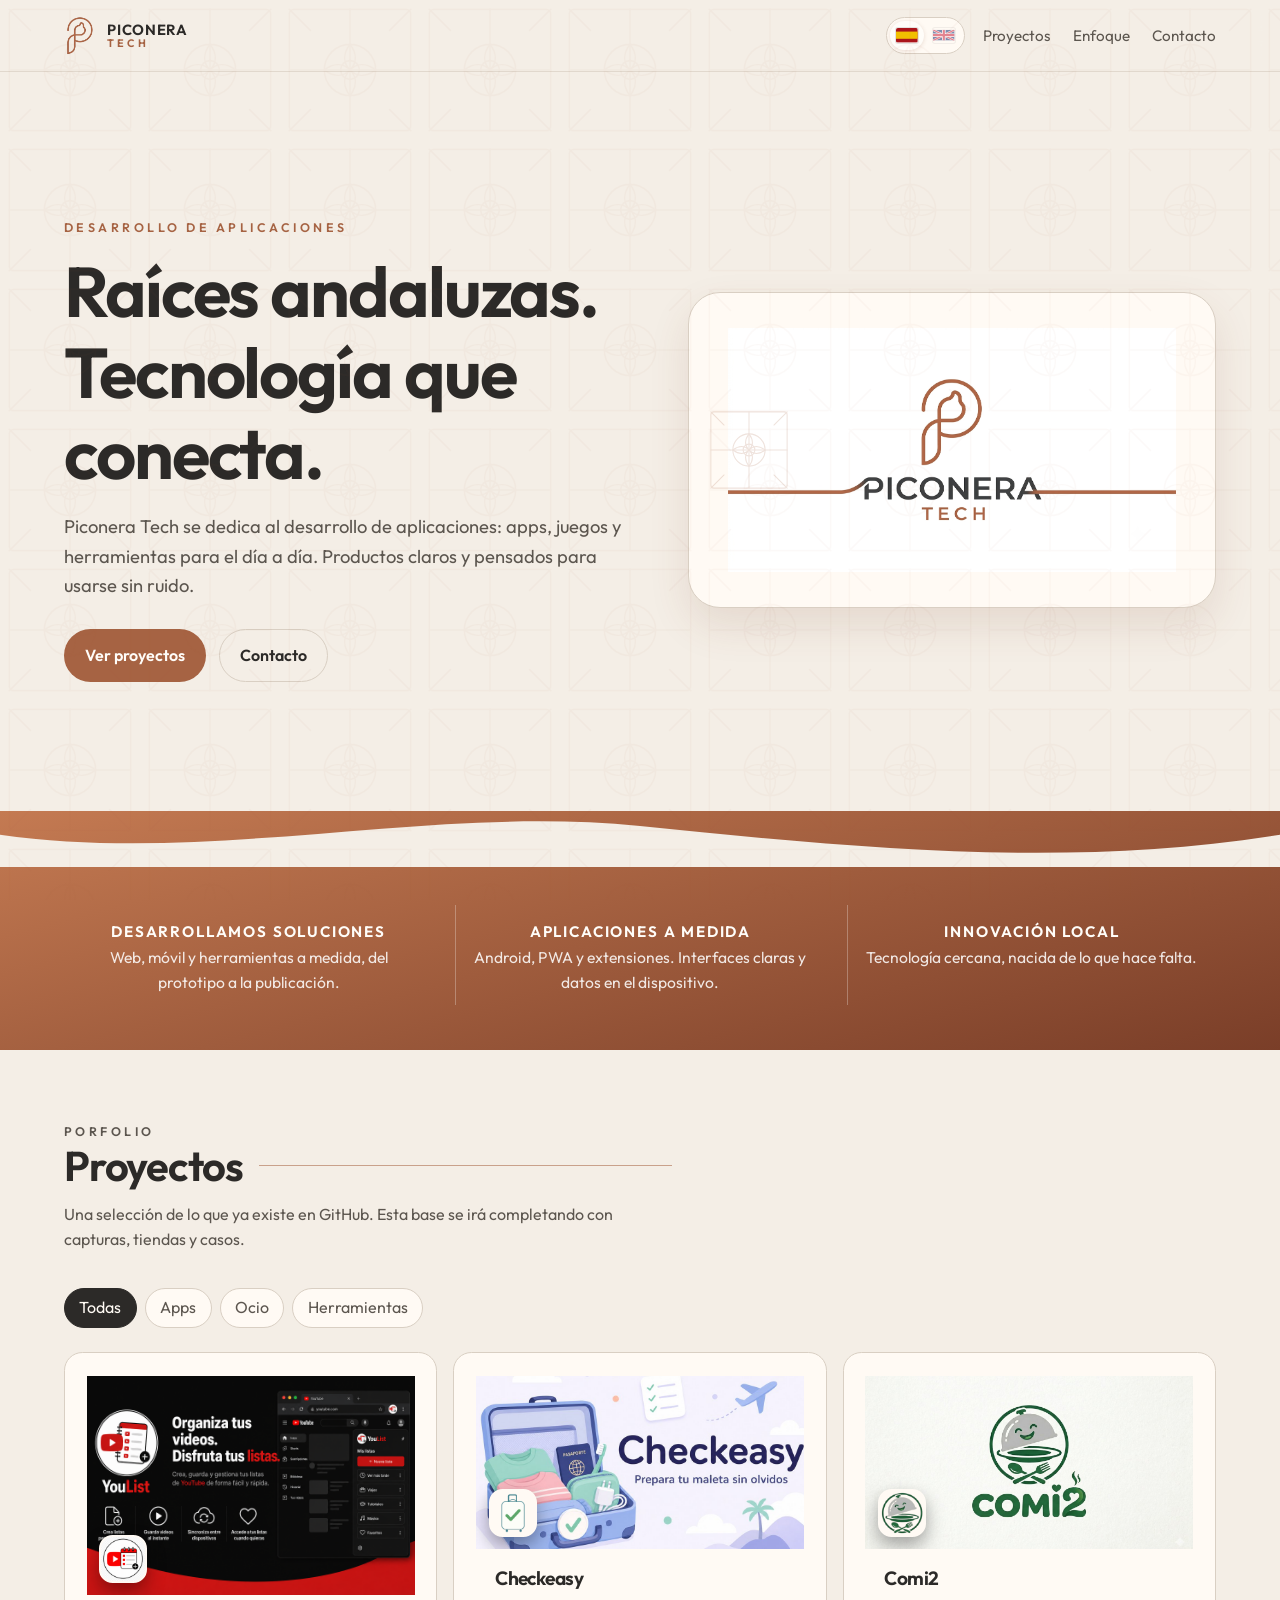
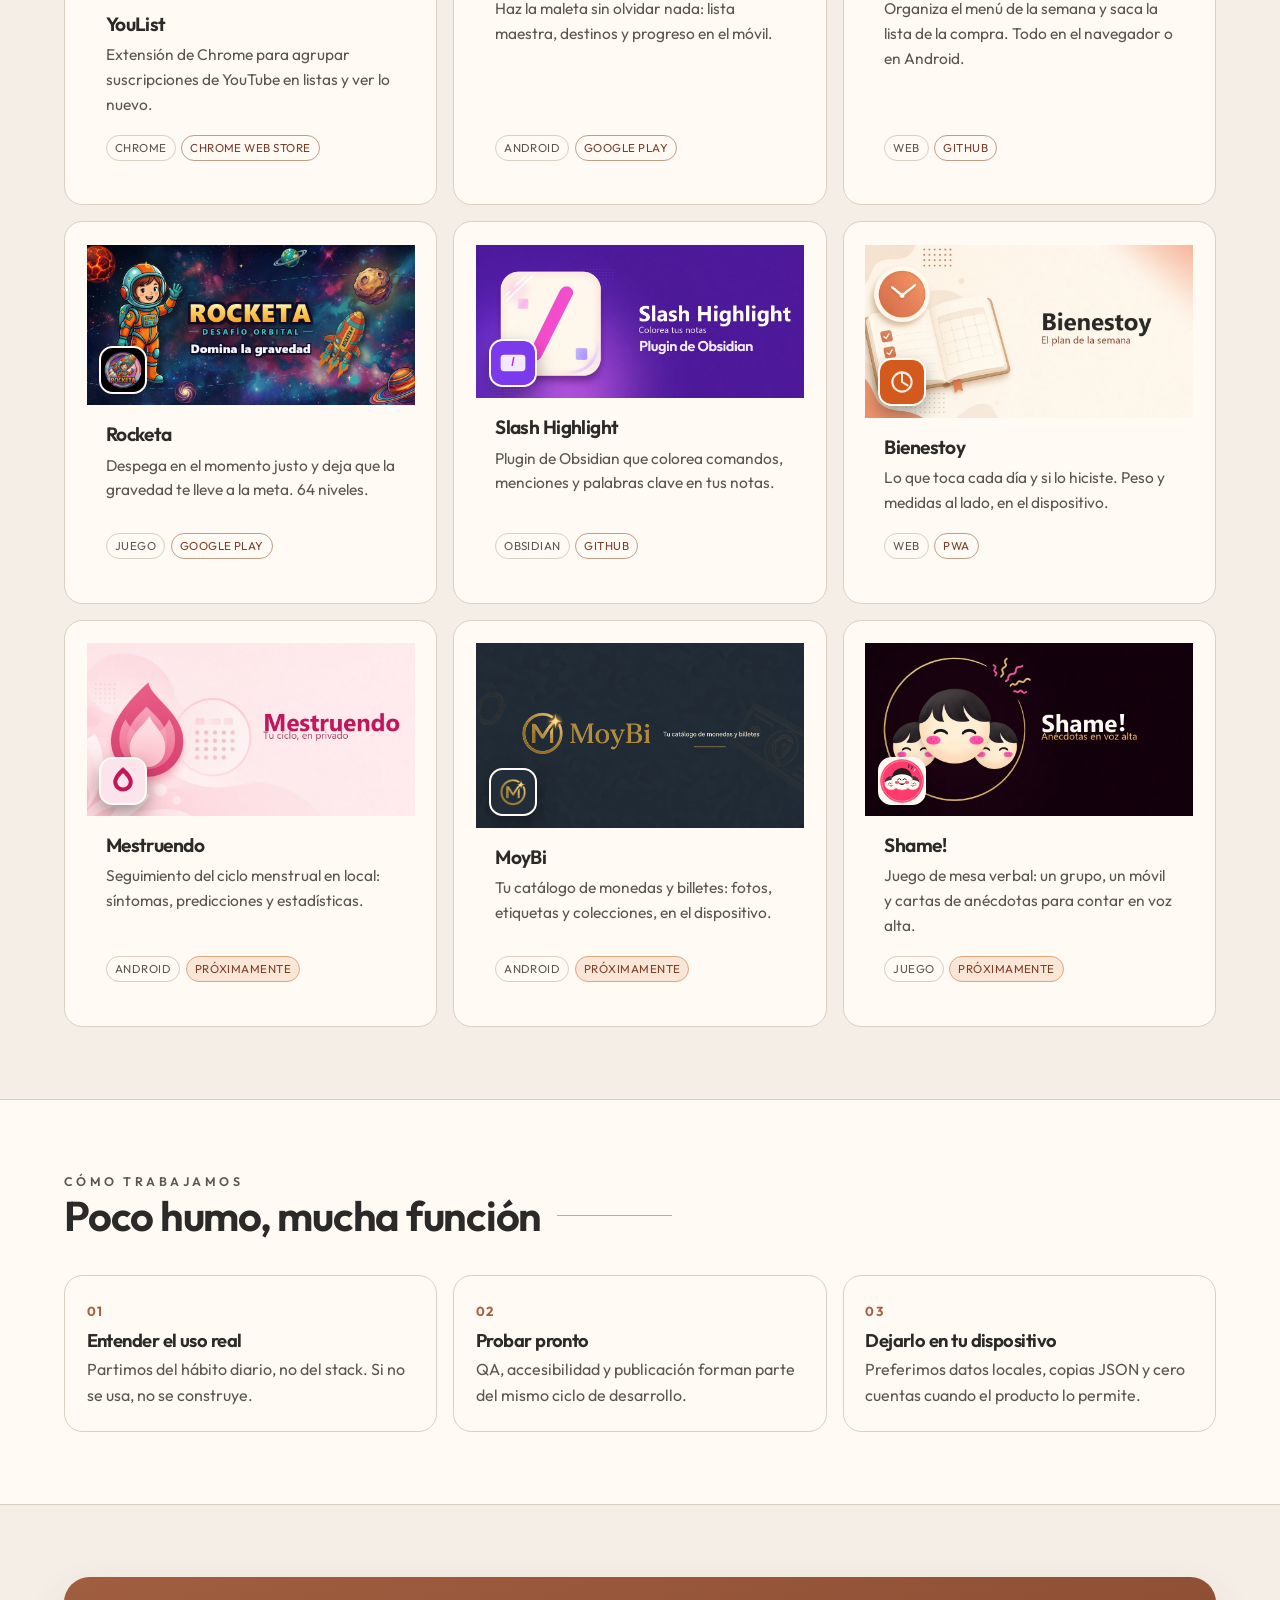
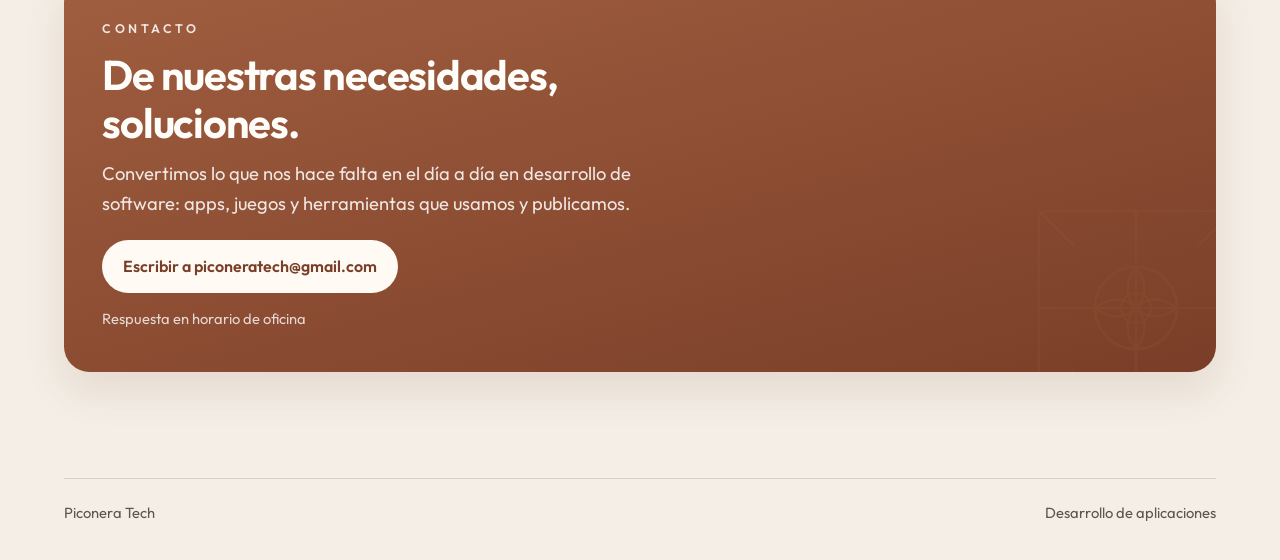
==== index.html @ b89da92e "Unifica los logos de las tarjetas: Comi2 en cuadrado y Rocketa con logo. Co-Authored-By: Claude Opus" ====
<!DOCTYPE html>
<html lang="es">
  <head>
    <meta charset="utf-8" />
    <meta name="viewport" content="width=device-width, initial-scale=1" />
    <title data-i18n="meta.title">Piconera Tech — desarrollo de aplicaciones</title>
    <meta
      name="description"
      data-i18n-content="meta.description"
      content="Piconera Tech, desarrollo de aplicaciones. Apps, juegos y herramientas con raíces andaluzas: útiles y hechas a medida."
    />
    <meta property="og:title" content="Piconera Tech" />
    <meta
      property="og:description"
      data-i18n-content="meta.ogDescription"
      content="Desarrollo de aplicaciones. Raíces andaluzas, tecnología que conecta."
    />
    <meta property="og:image" content="assets/logo.png" />
    <link rel="icon" href="assets/mark.png" type="image/png" />
    <link rel="apple-touch-icon" href="assets/logo.png" />
    <link rel="preconnect" href="https://fonts.googleapis.com" />
    <link rel="preconnect" href="https://fonts.gstatic.com" crossorigin />
    <link
      href="https://fonts.googleapis.com/css2?family=Outfit:wght@400;500;600;700&display=swap"
      rel="stylesheet"
    />
    <link rel="stylesheet" href="css/styles.css?v=20260927f" />
  </head>
  <body>
    <a class="skip" href="#contenido" data-i18n="skip">Saltar al contenido</a>

    <header class="site-header">
      <nav class="nav" aria-label="Principal" data-i18n-aria="nav.label">
        <a class="brand" href="#inicio">
          <img src="assets/mark.png" alt="" />
          <span class="brand-name">
            <span>Piconera</span>
            <span>Tech</span>
          </span>
        </a>
        <div class="nav-tools">
          <div class="lang-switch" role="group" aria-label="Idioma" data-i18n-aria="lang.group">
            <button
              class="lang-btn is-active"
              type="button"
              data-set-lang="es"
              aria-pressed="true"
              aria-label="Español"
            >
              <svg viewBox="0 0 24 16" aria-hidden="true" focusable="false">
                <rect width="24" height="16" fill="#AA151B" />
                <rect y="4" width="24" height="8" fill="#F1BF00" />
              </svg>
            </button>
            <button class="lang-btn" type="button" data-set-lang="en" aria-pressed="false" aria-label="English">
              <svg viewBox="0 0 60 30" aria-hidden="true" focusable="false">
                <defs>
                  <clipPath id="uk-flag">
                    <rect width="60" height="30" />
                  </clipPath>
                </defs>
                <g clip-path="url(#uk-flag)">
                  <rect width="60" height="30" fill="#012169" />
                  <path d="M0,0 L60,30" stroke="#fff" stroke-width="6" />
                  <path d="M60,0 L0,30" stroke="#fff" stroke-width="6" />
                  <path d="M0,0 L60,30" stroke="#C8102E" stroke-width="4" />
                  <path d="M60,0 L0,30" stroke="#C8102E" stroke-width="4" />
                  <path d="M30,0 V30" stroke="#fff" stroke-width="10" />
                  <path d="M0,15 H60" stroke="#fff" stroke-width="10" />
                  <path d="M30,0 V30" stroke="#C8102E" stroke-width="6" />
                  <path d="M0,15 H60" stroke="#C8102E" stroke-width="6" />
                </g>
              </svg>
            </button>
          </div>
          <button
            class="menu-toggle"
            type="button"
            aria-expanded="false"
            aria-controls="menu"
            aria-label="Abrir menú"
            data-i18n-aria="nav.menu"
          >
            <span></span>
            <span></span>
            <span></span>
          </button>
          <ul class="nav-links" id="menu">
            <li><a href="#proyectos" data-i18n="nav.projects">Proyectos</a></li>
            <li><a href="#enfoque" data-i18n="nav.approach">Enfoque</a></li>
            <li><a href="#contacto" data-i18n="nav.contact">Contacto</a></li>
          </ul>
        </div>
      </nav>
    </header>

    <main id="contenido">
      <section class="hero" id="inicio">
        <div class="wrap hero-grid">
          <div>
            <p class="eyebrow" data-i18n="hero.eyebrow">Desarrollo de aplicaciones</p>
            <h1 data-i18n="hero.title">Raíces andaluzas. Tecnología que conecta.</h1>
            <p class="lede" data-i18n="hero.lede">
              Piconera Tech se dedica al desarrollo de aplicaciones: apps, juegos y
              herramientas para el día a día. Productos claros y pensados para
              usarse sin ruido.
            </p>
            <div class="hero-actions">
              <a class="btn btn-primary" href="#proyectos" data-i18n="hero.projects">Ver proyectos</a>
              <a class="btn btn-ghost" href="#contacto" data-i18n="hero.contact">Contacto</a>
            </div>
          </div>
          <div class="logo-panel">
            <img
              src="assets/logo.png"
              alt="Logotipo de Piconera Tech: una P con llama y el nombre de la marca"
              data-i18n-alt="hero.logoAlt"
            />
          </div>
        </div>
      </section>

      <section class="pillars" aria-label="Qué hacemos" data-i18n-aria="pillars.label">
        <svg class="wave" viewBox="0 0 1440 52" preserveAspectRatio="none" aria-hidden="true">
          <path fill="currentColor" d="M0 22c240 28 480-28 720-8s480 40 720 8v30H0z" />
        </svg>
        <div class="wrap">
          <article class="pillar">
            <h3 data-i18n="pillars.1.title">Desarrollamos soluciones</h3>
            <p data-i18n="pillars.1.text">Web, móvil y herramientas a medida, del prototipo a la publicación.</p>
          </article>
          <article class="pillar">
            <h3 data-i18n="pillars.2.title">Aplicaciones a medida</h3>
            <p data-i18n="pillars.2.text">Android, PWA y extensiones. Interfaces claras y datos en el dispositivo.</p>
          </article>
          <article class="pillar">
            <h3 data-i18n="pillars.3.title">Innovación local</h3>
            <p data-i18n="pillars.3.text">Tecnología cercana, nacida de lo que hace falta.</p>
          </article>
        </div>
      </section>

      <section class="section" id="proyectos">
        <div class="wrap">
          <div class="section-head">
            <p class="eyebrow" data-i18n="work.eyebrow">Porfolio</p>
            <h2 class="title-line" data-i18n="work.title">Proyectos</h2>
            <p data-i18n="work.intro">
              Una selección de lo que ya existe en GitHub.
              Esta base se irá completando con capturas, tiendas y casos.
            </p>
          </div>

          <div class="filters" role="group" aria-label="Filtrar proyectos" data-i18n-aria="filters.label">
            <button class="filter" type="button" data-filter="all" aria-pressed="true" data-i18n="filters.all">Todas</button>
            <button class="filter" type="button" data-filter="apps" aria-pressed="false" data-i18n="filters.apps">Apps</button>
            <button class="filter" type="button" data-filter="ocio" aria-pressed="false" data-i18n="filters.leisure">Ocio</button>
            <button class="filter" type="button" data-filter="herramientas" aria-pressed="false" data-i18n="filters.tools">Herramientas</button>
          </div>

          <div class="projects">
            <a
              class="card project"
              data-group="herramientas"
              href="https://chromewebstore.google.com/detail/youlist/eoebdcfjbcekibmejjakkgenbfdcoddm"
              target="_blank"
              rel="noopener noreferrer"
              aria-label="YouList en Chrome Web Store"
              data-i18n-aria="youlist.aria"
            >
              <div class="project-visual has-banner banner-wide banner-full">
                <img class="project-banner" src="assets/apps/banners/youlist.png?v=20260927f" alt="" />
                <img class="project-logo" src="assets/apps/youlist.png" alt="Icono de YouList" data-i18n-alt="youlist.alt" />
              </div>
              <div class="project-body">
                <h3>YouList</h3>
                <p data-i18n="youlist.desc">Extensión de Chrome para agrupar suscripciones de YouTube en listas y ver lo nuevo.</p>
                <div class="meta">
                  <span class="tag">Chrome</span>
                  <span class="tag tag-store">Chrome Web Store</span>
                </div>
              </div>
            </a>

            <a
              class="card project"
              data-group="apps"
              href="https://play.google.com/store/apps/details?id=com.martamacfly.Checkeasy"
              target="_blank"
              rel="noopener noreferrer"
              aria-label="Checkeasy en Google Play"
              data-i18n-aria="checkeasy.aria"
            >
              <div class="project-visual has-banner">
                <img class="project-banner" src="assets/apps/banners/checkeasy.jpg" alt="" />
                <img class="project-logo" src="assets/apps/checkeasy.png" alt="Icono de Checkeasy" data-i18n-alt="checkeasy.alt" />
              </div>
              <div class="project-body">
                <h3>Checkeasy</h3>
                <p data-i18n="checkeasy.desc">Haz la maleta sin olvidar nada: lista maestra, destinos y progreso en el móvil.</p>
                <div class="meta">
                  <span class="tag">Android</span>
                  <span class="tag tag-store">Google Play</span>
                </div>
              </div>
            </a>

            <a
              class="card project"
              data-group="apps"
              href="https://github.com/martamacfly/comi2"
              target="_blank"
              rel="noopener noreferrer"
              aria-label="Comi2 en GitHub"
              data-i18n-aria="comi2.aria"
            >
              <div class="project-visual has-banner">
                <img class="project-banner" src="assets/apps/banners/comi2.jpg" alt="" />
                <img class="project-logo" src="assets/apps/comi2.png" alt="Icono de Comi2" data-i18n-alt="comi2.alt" />
              </div>
              <div class="project-body">
                <h3>Comi2</h3>
                <p data-i18n="comi2.desc">Organiza el menú de la semana y saca la lista de la compra. Todo en el navegador o en Android.</p>
                <div class="meta">
                  <span class="tag">Web</span>
                  <span class="tag tag-store">GitHub</span>
                </div>
              </div>
            </a>

            <a
              class="card project"
              data-group="ocio"
              href="https://play.google.com/store/apps/details?id=com.rocketa.game&pcampaignid=web_share"
              target="_blank"
              rel="noopener noreferrer"
              aria-label="Rocketa en Google Play"
              data-i18n-aria="rocketa.aria"
            >
              <div class="project-visual has-banner banner-full">
                <img class="project-banner" src="assets/apps/banners/rocketa.jpg?v=20261019" alt="" data-i18n-src="rocketa.banner" />
                <img class="project-logo" src="assets/apps/rocketa.png" alt="Icono de Rocketa" data-i18n-alt="rocketa.alt" />
              </div>
              <div class="project-body">
                <h3>Rocketa</h3>
                <p data-i18n="rocketa.desc">Despega en el momento justo y deja que la gravedad te lleve a la meta. 64 niveles.</p>
                <div class="meta">
                  <span class="tag" data-i18n="tag.game">Juego</span>
                  <span class="tag tag-store">Google Play</span>
                </div>
              </div>
            </a>

            <a
              class="card project"
              data-group="herramientas"
              href="https://github.com/martamacfly/slash-highlight"
              target="_blank"
              rel="noopener noreferrer"
              aria-label="Slash Highlight en GitHub"
              data-i18n-aria="slash.aria"
            >
              <div class="project-visual has-banner banner-full">
                <img class="project-banner" src="assets/apps/banners/slash-highlight.jpg?v=20261009b" alt="" />
                <img class="project-logo" src="assets/apps/slash-highlight.svg" alt="Icono de Slash Highlight" data-i18n-alt="slash.alt" />
              </div>
              <div class="project-body">
                <h3>Slash Highlight</h3>
                <p data-i18n="slash.desc">Plugin de Obsidian que colorea comandos, menciones y palabras clave en tus notas.</p>
                <div class="meta">
                  <span class="tag">Obsidian</span>
                  <span class="tag tag-store">GitHub</span>
                </div>
              </div>
            </a>

            <a
              class="card project"
              data-group="apps"
              href="https://martamacfly.github.io/Bienestoy/"
              target="_blank"
              rel="noopener noreferrer"
              aria-label="Bienestoy, abrir la app"
              data-i18n-aria="bienestoy.aria"
            >
              <div class="project-visual has-banner">
                <img class="project-banner" src="assets/apps/banners/bienestoy.jpg" alt="" />
                <img class="project-logo" src="assets/apps/bienestoy.svg" alt="Icono de Bienestoy" data-i18n-alt="bienestoy.alt" />
              </div>
              <div class="project-body">
                <h3>Bienestoy</h3>
                <p data-i18n="bienestoy.desc">Lo que toca cada día y si lo hiciste. Peso y medidas al lado, en el dispositivo.</p>
                <div class="meta">
                  <span class="tag">Web</span>
                  <span class="tag tag-store">PWA</span>
                </div>
              </div>
            </a>

            <article class="card project" data-group="apps">
              <div class="project-visual has-banner">
                <img class="project-banner" src="assets/apps/banners/mestruendo.jpg" alt="" />
                <img class="project-logo" src="assets/apps/mestruendo.svg" alt="Icono de Mestruendo" data-i18n-alt="mestruendo.alt" />
              </div>
              <div class="project-body">
                <h3>Mestruendo</h3>
                <p data-i18n="mestruendo.desc">Seguimiento del ciclo menstrual en local: síntomas, predicciones y estadísticas.</p>
                <div class="meta">
                  <span class="tag">Android</span>
                  <span class="tag tag-soon" data-i18n="tag.soon">Próximamente</span>
                </div>
              </div>
            </article>

            <article class="card project" data-group="ocio">
              <div class="project-visual has-banner banner-full">
                <img class="project-banner" src="assets/apps/banners/moybi.jpg?v=20261009" alt="" />
                <img class="project-logo" src="assets/apps/moybi.png" alt="Icono de MoyBi" data-i18n-alt="moybi.alt" />
              </div>
              <div class="project-body">
                <h3>MoyBi</h3>
                <p data-i18n="moybi.desc">Tu catálogo de monedas y billetes: fotos, etiquetas y colecciones, en el dispositivo.</p>
                <div class="meta">
                  <span class="tag">Android</span>
                  <span class="tag tag-soon" data-i18n="tag.soon">Próximamente</span>
                </div>
              </div>
            </article>

            <article class="card project" data-group="ocio">
              <div class="project-visual has-banner">
                <img class="project-banner" src="assets/apps/banners/shame.jpg?v=20260927e" alt="" />
                <img class="project-logo" src="assets/apps/shame.svg?v=20261022" alt="Icono de Shame!" data-i18n-alt="shame.alt" />
              </div>
              <div class="project-body">
                <h3>Shame!</h3>
                <p data-i18n="shame.desc">Juego de mesa verbal: un grupo, un móvil y cartas de anécdotas para contar en voz alta.</p>
                <div class="meta">
                  <span class="tag" data-i18n="tag.game">Juego</span>
                  <span class="tag tag-soon" data-i18n="tag.soon">Próximamente</span>
                </div>
              </div>
            </article>
          </div>
        </div>
      </section>

      <section class="section approach" id="enfoque">
        <div class="wrap">
          <div class="section-head">
            <p class="eyebrow" data-i18n="approach.eyebrow">Cómo trabajamos</p>
            <h2 class="title-line" data-i18n="approach.title">Poco humo, mucha función</h2>
          </div>
          <div class="steps">
            <article class="card step">
              <span class="num">01</span>
              <h3 data-i18n="step1.title">Entender el uso real</h3>
              <p data-i18n="step1.text">Partimos del hábito diario, no del stack. Si no se usa, no se construye.</p>
            </article>
            <article class="card step">
              <span class="num">02</span>
              <h3 data-i18n="step2.title">Probar pronto</h3>
              <p data-i18n="step2.text">QA, accesibilidad y publicación forman parte del mismo ciclo de desarrollo.</p>
            </article>
            <article class="card step">
              <span class="num">03</span>
              <h3 data-i18n="step3.title">Dejarlo en tu dispositivo</h3>
              <p data-i18n="step3.text">Preferimos datos locales, copias JSON y cero cuentas cuando el producto lo permite.</p>
            </article>
          </div>
        </div>
      </section>

      <section class="contact" id="contacto">
        <div class="wrap">
          <div class="contact-panel">
            <div class="contact-copy">
              <p class="eyebrow" data-i18n="contact.eyebrow">Contacto</p>
              <h2 data-i18n="contact.title">De nuestras necesidades, soluciones.</h2>
              <p class="lede" data-i18n="contact.lede">
                Convertimos lo que nos hace falta en el día a día en desarrollo
                de software: apps, juegos y herramientas que usamos y publicamos.
              </p>
              <a
                class="btn btn-primary"
                href="mailto:piconeratech@gmail.com?subject=Hola%20Piconera%20Tech"
                data-i18n="contact.cta"
                data-i18n-href="contact.mailto"
              >
                Escribir a piconeratech@gmail.com
              </a>
              <p class="contact-place" data-i18n="contact.place">Respuesta en horario de oficina</p>
            </div>
          </div>
        </div>
      </section>
    </main>

    <footer class="site-footer">
      <div class="wrap">
        <span>Piconera Tech</span>
        <span data-i18n="footer.tagline">Desarrollo de aplicaciones</span>
      </div>
    </footer>

    <script src="js/main.js?v=20261019"></script>
  </body>
</html>
---- css/styles.css ----
:root {
  --copper: #a66343;
  --copper-bright: #c47a52;
  --copper-deep: #7a3e28;
  --ember: #e07a3d;
  --ink: #2c2a28;
  --ink-soft: #5c564f;
  --paper: #f4eee6;
  --paper-2: #ebe2d6;
  --cream: #fffaf4;
  --line: #d9cfc3;
  --white: #fffdf9;
  --shadow: 0 18px 40px rgba(122, 62, 40, 0.12);
  --radius: 1.15rem;
  --nav-h: 4.5rem;
  --max: 72rem;
  --font: "Outfit", system-ui, sans-serif;
}

*,
*::before,
*::after {
  box-sizing: border-box;
}

html {
  scroll-behavior: smooth;
}

body {
  margin: 0;
  font-family: var(--font);
  color: var(--ink);
  background: var(--paper);
  line-height: 1.6;
  min-height: 100vh;
}

body::before {
  content: "";
  position: fixed;
  inset: 0;
  pointer-events: none;
  z-index: 40;
  opacity: 0.035;
  background-image: url("../assets/azulejo.svg");
  background-size: 140px 140px;
}

img {
  max-width: 100%;
  display: block;
}

a {
  color: inherit;
}

.skip {
  position: absolute;
  left: 1rem;
  top: -4rem;
  background: var(--ink);
  color: var(--cream);
  padding: 0.6rem 1rem;
  z-index: 50;
}

.skip:focus {
  top: 1rem;
}

.wrap {
  width: min(100% - 2rem, var(--max));
  margin-inline: auto;
}

.site-header {
  position: sticky;
  top: 0;
  z-index: 30;
  height: var(--nav-h);
  display: flex;
  align-items: center;
  background: color-mix(in srgb, var(--paper) 88%, transparent);
  backdrop-filter: blur(14px);
  border-bottom: 1px solid color-mix(in srgb, var(--line) 70%, transparent);
}

.nav {
  display: flex;
  align-items: center;
  justify-content: space-between;
  gap: 1rem;
  width: min(100% - 2rem, var(--max));
  margin-inline: auto;
}

.brand {
  display: flex;
  align-items: center;
  gap: 0.7rem;
  text-decoration: none;
  font-weight: 650;
  letter-spacing: 0.04em;
}

.brand img {
  width: auto;
  height: 2.7rem;
  object-fit: contain;
}

.brand-name {
  display: flex;
  flex-direction: column;
  line-height: 1.05;
}

.brand-name span:first-child {
  font-size: 0.92rem;
  text-transform: uppercase;
}

.brand-name span:last-child {
  font-size: 0.68rem;
  color: var(--copper);
  letter-spacing: 0.28em;
  text-transform: uppercase;
}

.nav-links {
  display: flex;
  align-items: center;
  gap: 1.4rem;
  list-style: none;
  margin: 0;
  padding: 0;
}

.nav-links a {
  text-decoration: none;
  font-size: 0.95rem;
  color: var(--ink-soft);
}

.nav-links a:hover,
.nav-links a:focus-visible {
  color: var(--copper-deep);
}

.menu-toggle {
  display: none;
  border: 1px solid var(--line);
  background: var(--cream);
  width: 2.6rem;
  height: 2.6rem;
  border-radius: 0.6rem;
  cursor: pointer;
}

.menu-toggle span {
  display: block;
  width: 1.1rem;
  height: 2px;
  margin: 5px auto;
  background: var(--ink);
}

.hero {
  position: relative;
  padding: 4.5rem 0 3.5rem;
  overflow: hidden;
}

.hero-grid {
  display: grid;
  gap: 2.5rem;
  align-items: center;
}

@media (min-width: 840px) {
  .hero-grid {
    grid-template-columns: 1.05fr 0.95fr;
    min-height: 68vh;
  }
}

.eyebrow {
  margin: 0 0 0.8rem;
  color: var(--copper);
  letter-spacing: 0.28em;
  text-transform: uppercase;
  font-size: 0.78rem;
  font-weight: 600;
}

h1,
h2,
h3 {
  font-weight: 650;
  line-height: 1.15;
  letter-spacing: -0.03em;
}

h1 {
  margin: 0 0 1rem;
  font-size: clamp(2.4rem, 6vw, 4.4rem);
}

h2 {
  margin: 0 0 0.75rem;
  font-size: clamp(1.8rem, 3.5vw, 2.6rem);
}

.lede {
  font-size: 1.15rem;
  color: var(--ink-soft);
  max-width: 38rem;
}

.hero-actions {
  display: flex;
  flex-wrap: wrap;
  gap: 0.8rem;
  margin-top: 1.8rem;
}

.btn {
  display: inline-flex;
  align-items: center;
  justify-content: center;
  gap: 0.4rem;
  text-decoration: none;
  border-radius: 999px;
  padding: 0.78rem 1.25rem;
  font-weight: 600;
  border: 1px solid transparent;
  transition: transform 0.15s ease, background 0.15s ease;
}

.btn:hover,
.btn:focus-visible {
  transform: translateY(-1px);
}

.btn:focus-visible,
.filter:focus-visible,
.nav-links a:focus-visible,
.brand:focus-visible,
.lang-btn:focus-visible {
  outline: 2px solid var(--copper);
  outline-offset: 3px;
}

.nav-tools {
  display: flex;
  align-items: center;
  gap: 1.15rem;
}

.lang-switch {
  display: flex;
  align-items: center;
  gap: 0.15rem;
  padding: 0.18rem;
  border: 1px solid var(--line);
  border-radius: 999px;
  background: var(--cream);
}

.lang-btn {
  display: grid;
  place-items: center;
  width: 2.15rem;
  height: 1.85rem;
  padding: 0;
  border: 0;
  border-radius: 999px;
  background: transparent;
  cursor: pointer;
  opacity: 0.5;
}

.lang-btn.is-active {
  opacity: 1;
  background: var(--white);
  box-shadow: 0 1px 4px rgba(122, 62, 40, 0.16);
}

.lang-btn svg {
  width: 1.35rem;
  height: 0.9rem;
  display: block;
  border-radius: 2px;
  box-shadow: 0 0 0 1px rgba(44, 42, 40, 0.12);
}

.page-404 .lang-bar {
  position: absolute;
  top: 1rem;
  right: 1rem;
}

.btn-primary {
  background: var(--copper);
  color: var(--white);
}

.btn-primary:hover {
  background: var(--copper-deep);
}

.btn-ghost {
  background: transparent;
  border-color: var(--line);
  color: var(--ink);
}

.logo-panel {
  position: relative;
  background: var(--cream);
  border: 1px solid var(--line);
  border-radius: 2rem;
  padding: 2.2rem 1.6rem;
  box-shadow: var(--shadow);
}

.logo-panel::after {
  content: "";
  position: absolute;
  inset: 1rem auto 1rem 1rem;
  width: 5.5rem;
  opacity: 0.18;
  background: url("../assets/azulejo.svg") center / contain no-repeat;
}

.logo-panel img {
  width: min(100%, 28rem);
  margin-inline: auto;
}

.pillars {
  background: linear-gradient(165deg, var(--copper-bright), var(--copper-deep));
  color: var(--white);
  position: relative;
}

.pillars .wrap {
  display: grid;
  gap: 1.4rem;
  padding: 2.4rem 0 2.8rem;
}

@media (min-width: 800px) {
  .pillars .wrap {
    grid-template-columns: repeat(3, 1fr);
  }
}

.pillar {
  text-align: center;
  padding: 0.6rem 1rem;
}

.pillar + .pillar {
  border-top: 1px solid color-mix(in srgb, white 28%, transparent);
}

@media (min-width: 800px) {
  .pillar + .pillar {
    border-top: 0;
    border-left: 1px solid color-mix(in srgb, white 28%, transparent);
  }
}

.pillar svg {
  width: 2rem;
  height: 2rem;
  margin-inline: auto 0.4rem;
}

.pillar h3 {
  margin: 0.5rem 0 0.3rem;
  font-size: 0.95rem;
  letter-spacing: 0.12em;
  text-transform: uppercase;
}

.pillar p {
  margin: 0;
  color: color-mix(in srgb, white 86%, transparent);
  font-size: 0.98rem;
}

.wave {
  display: block;
  width: 100%;
  height: 56px;
  color: var(--paper);
  margin-top: -1px;
}

.section {
  padding: 4.5rem 0;
}

.section-head {
  max-width: 38rem;
  margin-bottom: 2.2rem;
}

.section-head p {
  color: var(--ink-soft);
  margin: 0;
}

.title-line {
  display: flex;
  align-items: center;
  gap: 1rem;
}

.title-line::after {
  content: "";
  flex: 1;
  height: 1px;
  background: var(--copper);
  opacity: 0.55;
}

.card {
  background: var(--cream);
  border: 1px solid var(--line);
  border-radius: var(--radius);
  padding: 1.4rem 1.35rem;
}

.filters {
  display: flex;
  flex-wrap: wrap;
  gap: 0.5rem;
  margin: 0 0 1.5rem;
}

.filter {
  border: 1px solid var(--line);
  background: var(--cream);
  color: var(--ink-soft);
  border-radius: 999px;
  padding: 0.4rem 0.9rem;
  cursor: pointer;
  font: inherit;
}

.filter[aria-pressed="true"] {
  background: var(--ink);
  color: var(--cream);
  border-color: var(--ink);
}

.projects {
  display: grid;
  gap: 1rem;
}

@media (min-width: 700px) {
  .projects {
    grid-template-columns: repeat(2, 1fr);
  }
}

@media (min-width: 1040px) {
  .projects {
    grid-template-columns: repeat(3, 1fr);
  }
}

.project {
  display: flex;
  flex-direction: column;
  min-height: 100%;
  text-decoration: none;
  overflow: hidden;
  transition: transform 0.18s ease, box-shadow 0.18s ease;
}

a.project:hover {
  transform: translateY(-4px);
  box-shadow: var(--shadow);
}

.project-visual {
  position: relative;
  height: 10rem;
  display: grid;
  place-items: center;
  background: var(--cream);
}

.project-visual img {
  width: 5.4rem;
  height: 5.4rem;
  object-fit: contain;
  border-radius: 1.2rem;
  box-shadow: 0 10px 22px rgba(44, 42, 40, 0.12);
}

.project-visual.has-banner {
  height: 10.8rem;
  overflow: hidden;
  background: #1a1816;
}

.project-visual.has-banner .project-banner {
  width: 100%;
  height: 100%;
  object-fit: cover;
  border-radius: 0;
  box-shadow: none;
}

.project-visual.has-banner.banner-wide {
  background: #0b0b0b;
}

.project-visual.has-banner.banner-wide .project-banner {
  object-fit: contain;
}

.project-visual.has-banner.banner-full {
  height: auto;
}

.project-visual.has-banner.banner-full .project-banner {
  display: block;
  width: 100%;
  height: auto;
  object-fit: contain;
}

.project-visual.has-banner .project-logo {
  position: absolute;
  left: 0.8rem;
  bottom: 0.7rem;
  width: 3rem;
  height: 3rem;
  object-fit: contain;
  border-radius: 0.85rem;
  background: var(--cream);
  border: 2px solid var(--cream);
  box-shadow: 0 8px 18px rgba(0, 0, 0, 0.35);
}

.project-visual.has-banner .project-logo.logo-round {
  width: 3.9rem;
  height: 3.9rem;
  border-radius: 50%;
  object-fit: cover;
}

.project-body {
  padding: 1.15rem 1.2rem 1.3rem;
  display: flex;
  flex-direction: column;
  gap: 0.45rem;
  flex: 1;
}

.project h3 {
  margin: 0;
  font-size: 1.2rem;
}

.project p {
  margin: 0;
  color: var(--ink-soft);
  font-size: 0.97rem;
}

.meta {
  display: flex;
  flex-wrap: wrap;
  gap: 0.35rem;
  margin-top: auto;
  padding-top: 0.7rem;
}

.tag {
  font-size: 0.72rem;
  letter-spacing: 0.04em;
  text-transform: uppercase;
  border: 1px solid var(--line);
  border-radius: 999px;
  padding: 0.18rem 0.5rem;
  color: var(--ink-soft);
}

.tag-store {
  border-color: color-mix(in srgb, var(--copper) 45%, var(--line));
  color: var(--copper-deep);
}

.tag-soon {
  border-color: color-mix(in srgb, var(--ember) 50%, var(--line));
  color: var(--copper-deep);
  background: color-mix(in srgb, var(--ember) 16%, var(--cream));
}

.approach {
  background: var(--cream);
  border-top: 1px solid var(--line);
  border-bottom: 1px solid var(--line);
}

.steps {
  display: grid;
  gap: 1rem;
}

@media (min-width: 800px) {
  .steps {
    grid-template-columns: repeat(3, 1fr);
  }
}

.step h3 {
  font-size: 1.15rem;
  margin: 0.4rem 0;
}

.step p {
  margin: 0;
  color: var(--ink-soft);
}

.num {
  color: var(--copper);
  font-weight: 700;
  letter-spacing: 0.12em;
  font-size: 0.82rem;
}

.contact {
  padding: 4.5rem 0 5rem;
}

.contact-panel {
  display: grid;
  gap: 1.8rem;
  padding: 2rem 1.5rem;
  border-radius: 1.6rem;
  background:
    linear-gradient(165deg, color-mix(in srgb, var(--copper) 88%, #7a3e28), var(--copper-deep));
  color: var(--white);
  box-shadow: var(--shadow);
  position: relative;
  overflow: hidden;
}

.contact-panel::after {
  content: "";
  position: absolute;
  inset: auto -2rem -3rem auto;
  width: 14rem;
  height: 14rem;
  opacity: 0.14;
  background: url("../assets/azulejo.svg") center / contain no-repeat;
  pointer-events: none;
}

@media (min-width: 840px) {
  .contact-panel {
    padding: 2.6rem 2.4rem;
  }
}

.contact-copy {
  position: relative;
  z-index: 1;
  max-width: 38rem;
}

.contact-copy h2 {
  margin: 0 0 0.75rem;
  max-width: 18ch;
}

.contact-copy .eyebrow,
.contact-copy .lede {
  color: color-mix(in srgb, white 86%, transparent);
}

.contact-copy .lede {
  margin: 0 0 1.4rem;
}

.contact-copy .btn-primary {
  background: var(--cream);
  color: var(--copper-deep);
}

.contact-copy .btn-primary:hover,
.contact-copy .btn-primary:focus-visible {
  background: var(--white);
}

.contact-place {
  margin: 0.9rem 0 0;
  font-size: 0.92rem;
  color: color-mix(in srgb, white 78%, transparent);
}

.site-footer {
  padding: 1.6rem 0 2.2rem;
  color: var(--ink-soft);
  font-size: 0.92rem;
}

.site-footer .wrap {
  display: flex;
  flex-wrap: wrap;
  justify-content: space-between;
  gap: 0.6rem;
  border-top: 1px solid var(--line);
  padding-top: 1.4rem;
}

.hidden {
  display: none !important;
}

.page-404 {
  position: relative;
  min-height: 100vh;
  display: grid;
  place-items: center;
}

.not-found {
  text-align: center;
  padding: 2rem;
}

@media (max-width: 799px) {
  .menu-toggle {
    display: inline-block;
  }

  .nav-links {
    position: absolute;
    top: var(--nav-h);
    left: 0;
    right: 0;
    display: none;
    flex-direction: column;
    align-items: stretch;
    gap: 0;
    background: var(--cream);
    border-bottom: 1px solid var(--line);
    padding: 0.6rem 1rem 1rem;
  }

  .nav-links.is-open {
    display: flex;
  }

  .nav-links a {
    padding: 0.7rem 0.2rem;
  }
}

@media (prefers-reduced-motion: reduce) {
  html {
    scroll-behavior: auto;
  }

  .btn,
  .project {
    transition: none;
  }
}
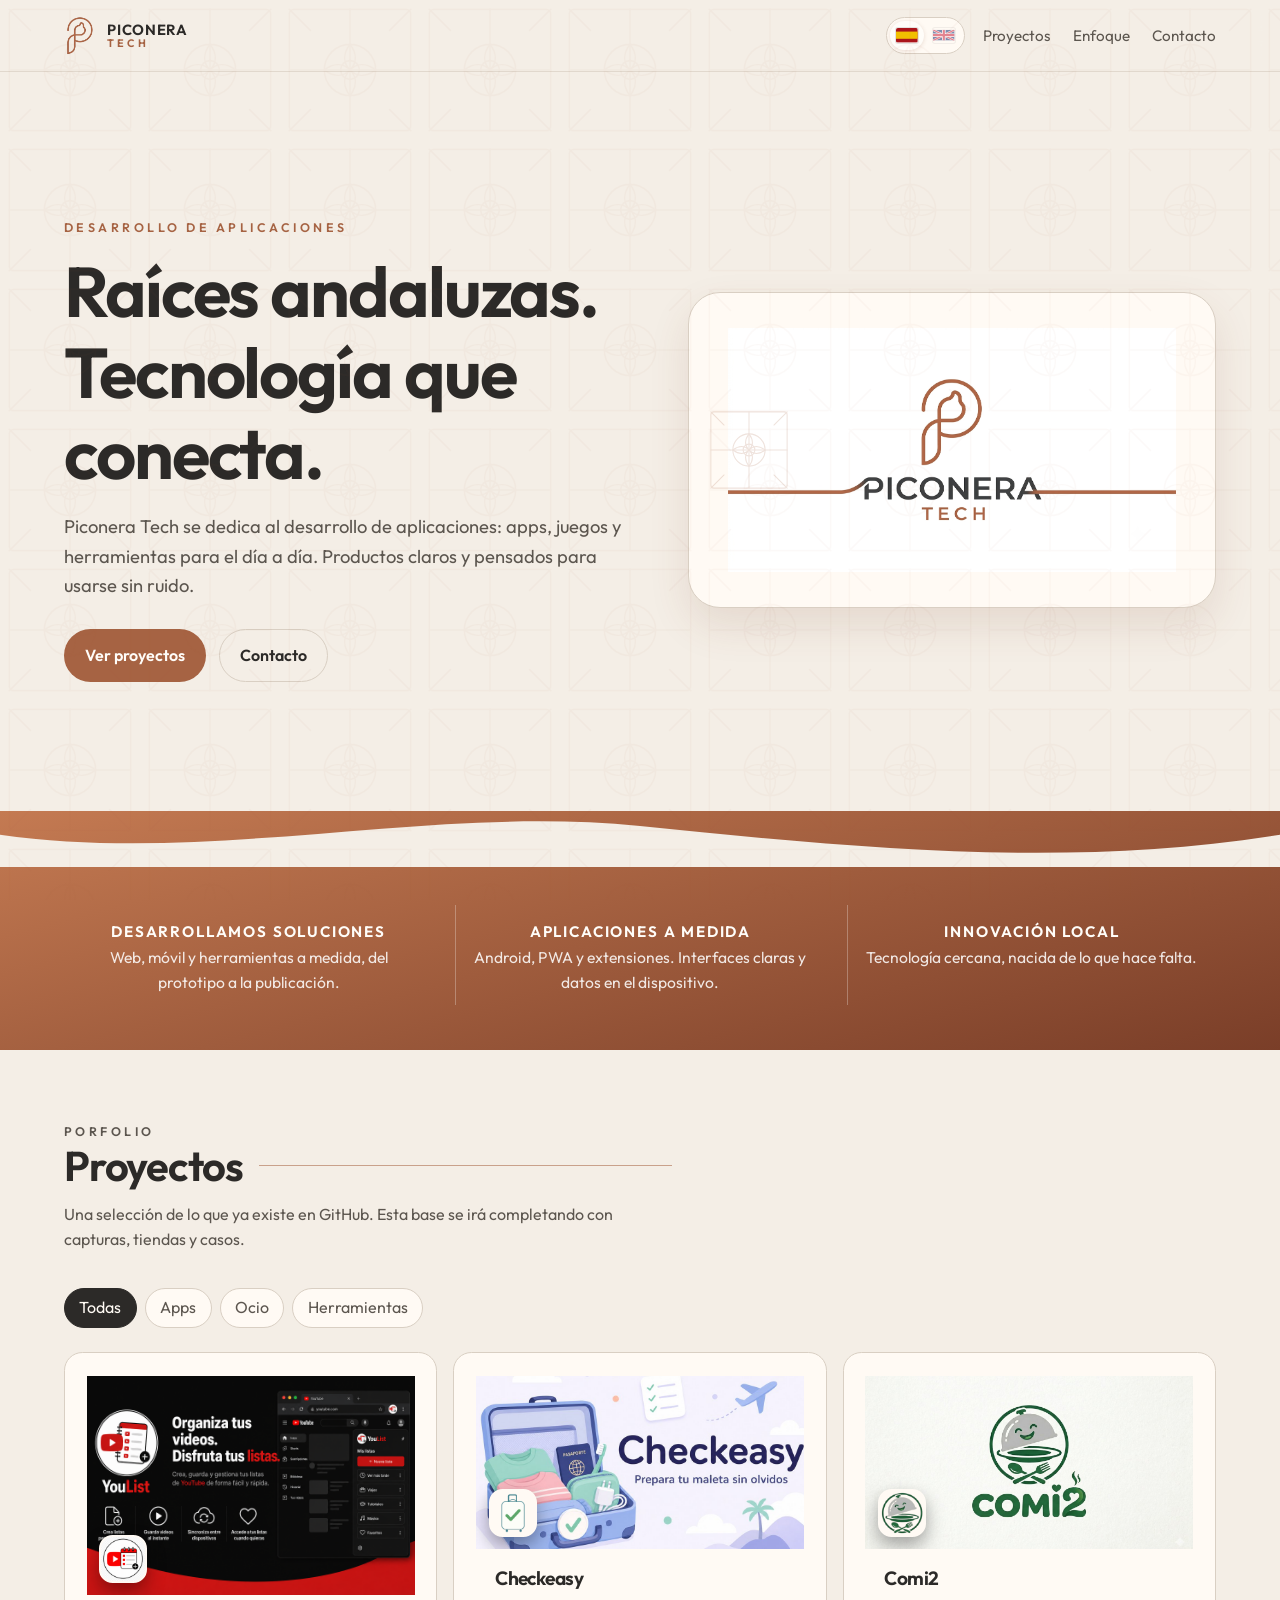
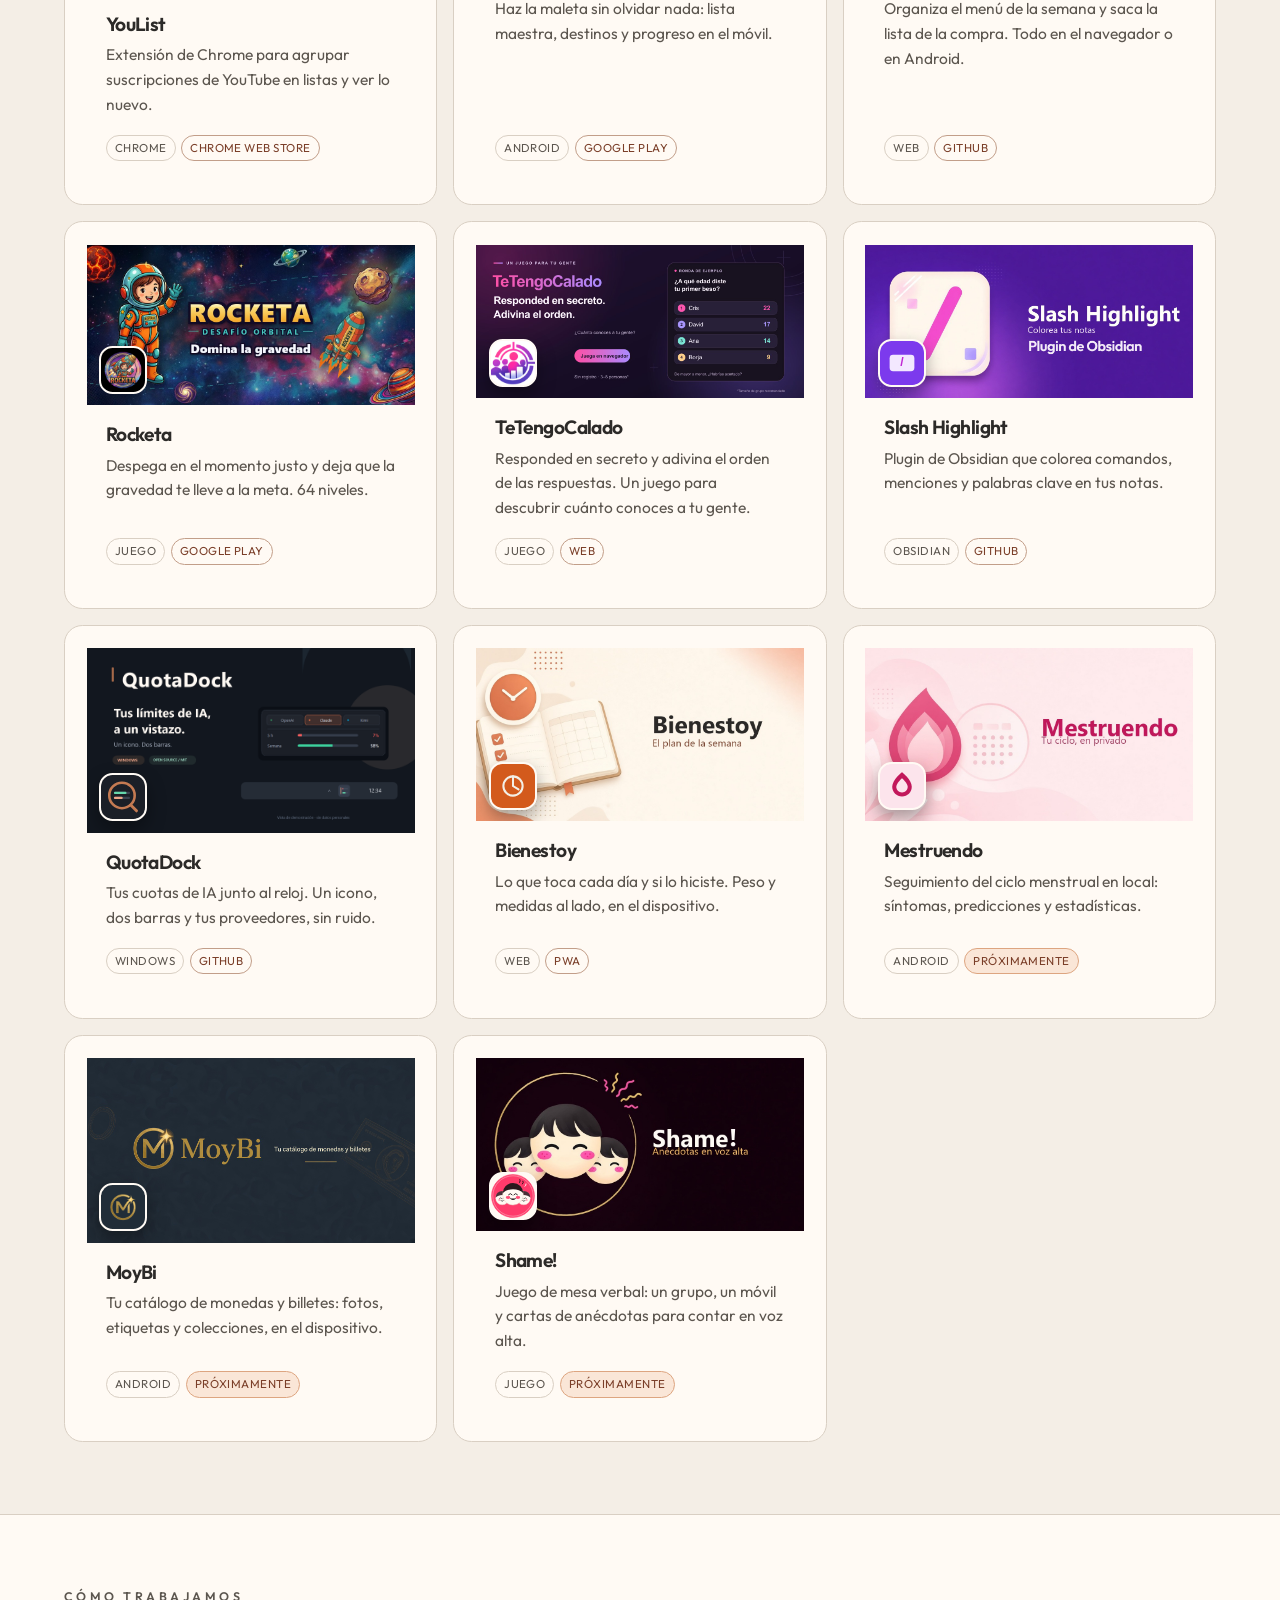
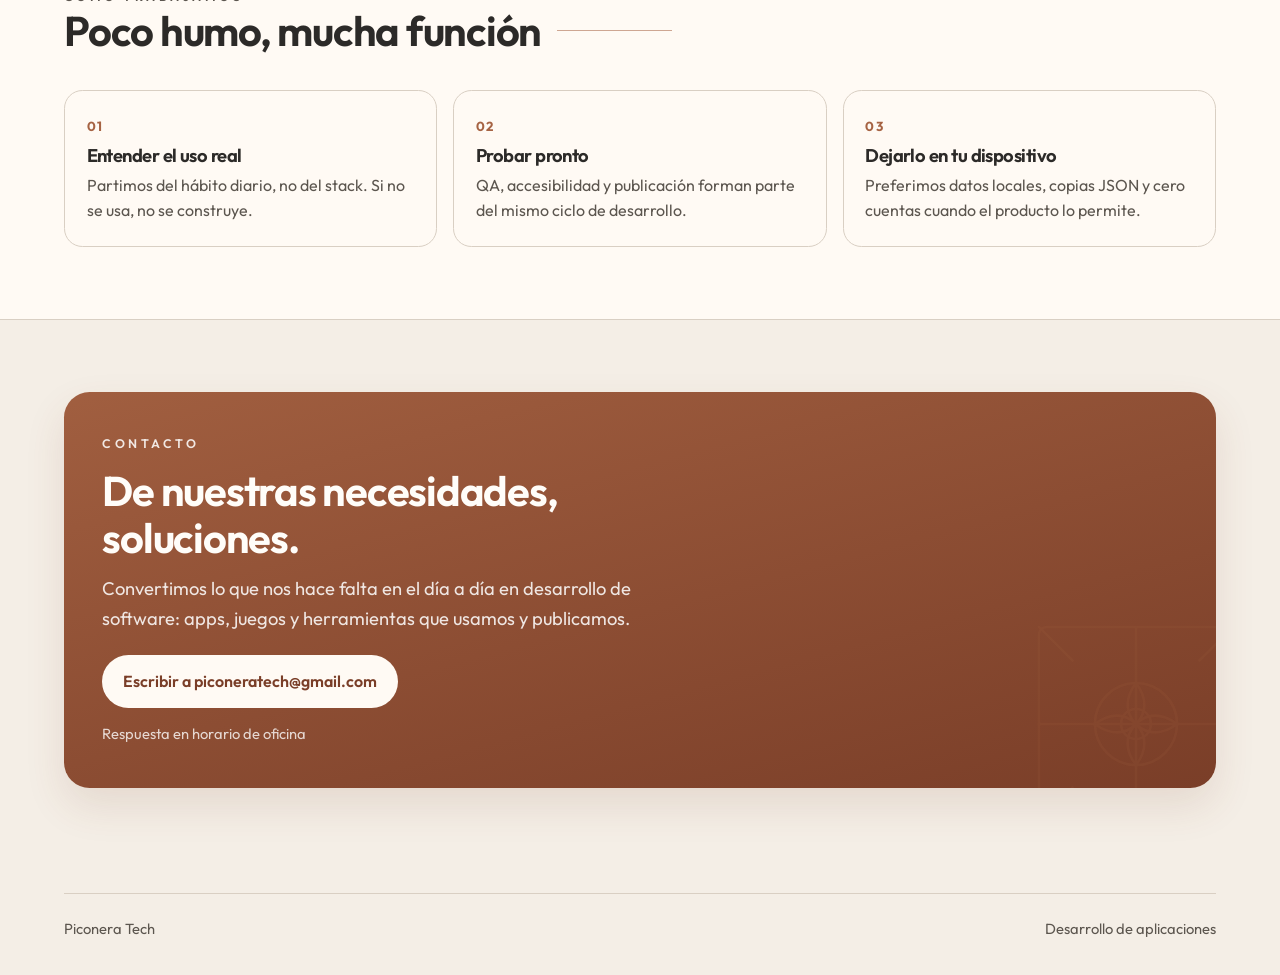
==== commit e4f1d5d4: "Añade TeTengoCalado y QuotaDock al porfolio. Co-Authored-By: Claude Opus 5.5 <noreply@anthropic.com>" ====
--- a/index.html
+++ b/index.html
@@ -253,6 +253,30 @@
 
             <a
               class="card project"
+              data-group="ocio"
+              href="https://tetengocalado.com/es"
+              target="_blank"
+              rel="noopener noreferrer"
+              aria-label="TeTengoCalado, jugar en el navegador"
+              data-i18n-aria="tetengocalado.aria"
+              data-i18n-href="tetengocalado.url"
+            >
+              <div class="project-visual has-banner banner-full">
+                <img class="project-banner" src="assets/apps/banners/tetengocalado.jpg?v=20261025" alt="" data-i18n-src="tetengocalado.banner" />
+                <img class="project-logo" src="assets/apps/tetengocalado.png" alt="Icono de TeTengoCalado" data-i18n-alt="tetengocalado.alt" />
+              </div>
+              <div class="project-body">
+                <h3>TeTengoCalado</h3>
+                <p data-i18n="tetengocalado.desc">Responded en secreto y adivina el orden de las respuestas. Un juego para descubrir cuánto conoces a tu gente.</p>
+                <div class="meta">
+                  <span class="tag" data-i18n="tag.game">Juego</span>
+                  <span class="tag tag-store">Web</span>
+                </div>
+              </div>
+            </a>
+
+            <a
+              class="card project"
               data-group="herramientas"
               href="https://github.com/martamacfly/slash-highlight"
               target="_blank"
@@ -269,6 +293,29 @@
                 <p data-i18n="slash.desc">Plugin de Obsidian que colorea comandos, menciones y palabras clave en tus notas.</p>
                 <div class="meta">
                   <span class="tag">Obsidian</span>
+                  <span class="tag tag-store">GitHub</span>
+                </div>
+              </div>
+            </a>
+
+            <a
+              class="card project"
+              data-group="herramientas"
+              href="https://github.com/warante/quotadock"
+              target="_blank"
+              rel="noopener noreferrer"
+              aria-label="QuotaDock en GitHub: código y descargas para Windows"
+              data-i18n-aria="quotadock.aria"
+            >
+              <div class="project-visual has-banner banner-full">
+                <img class="project-banner" src="assets/apps/banners/quotadock.png?v=20261025" alt="" data-i18n-src="quotadock.banner" />
+                <img class="project-logo" src="assets/apps/quotadock.svg" alt="Icono de QuotaDock" data-i18n-alt="quotadock.alt" />
+              </div>
+              <div class="project-body">
+                <h3>QuotaDock</h3>
+                <p data-i18n="quotadock.desc">Tus cuotas de IA junto al reloj. Un icono, dos barras y tus proveedores, sin ruido.</p>
+                <div class="meta">
+                  <span class="tag">Windows</span>
                   <span class="tag tag-store">GitHub</span>
                 </div>
               </div>
@@ -403,6 +450,6 @@
       </div>
     </footer>
 
-    <script src="js/main.js?v=20261019"></script>
+    <script src="js/main.js?v=20261025"></script>
   </body>
 </html>
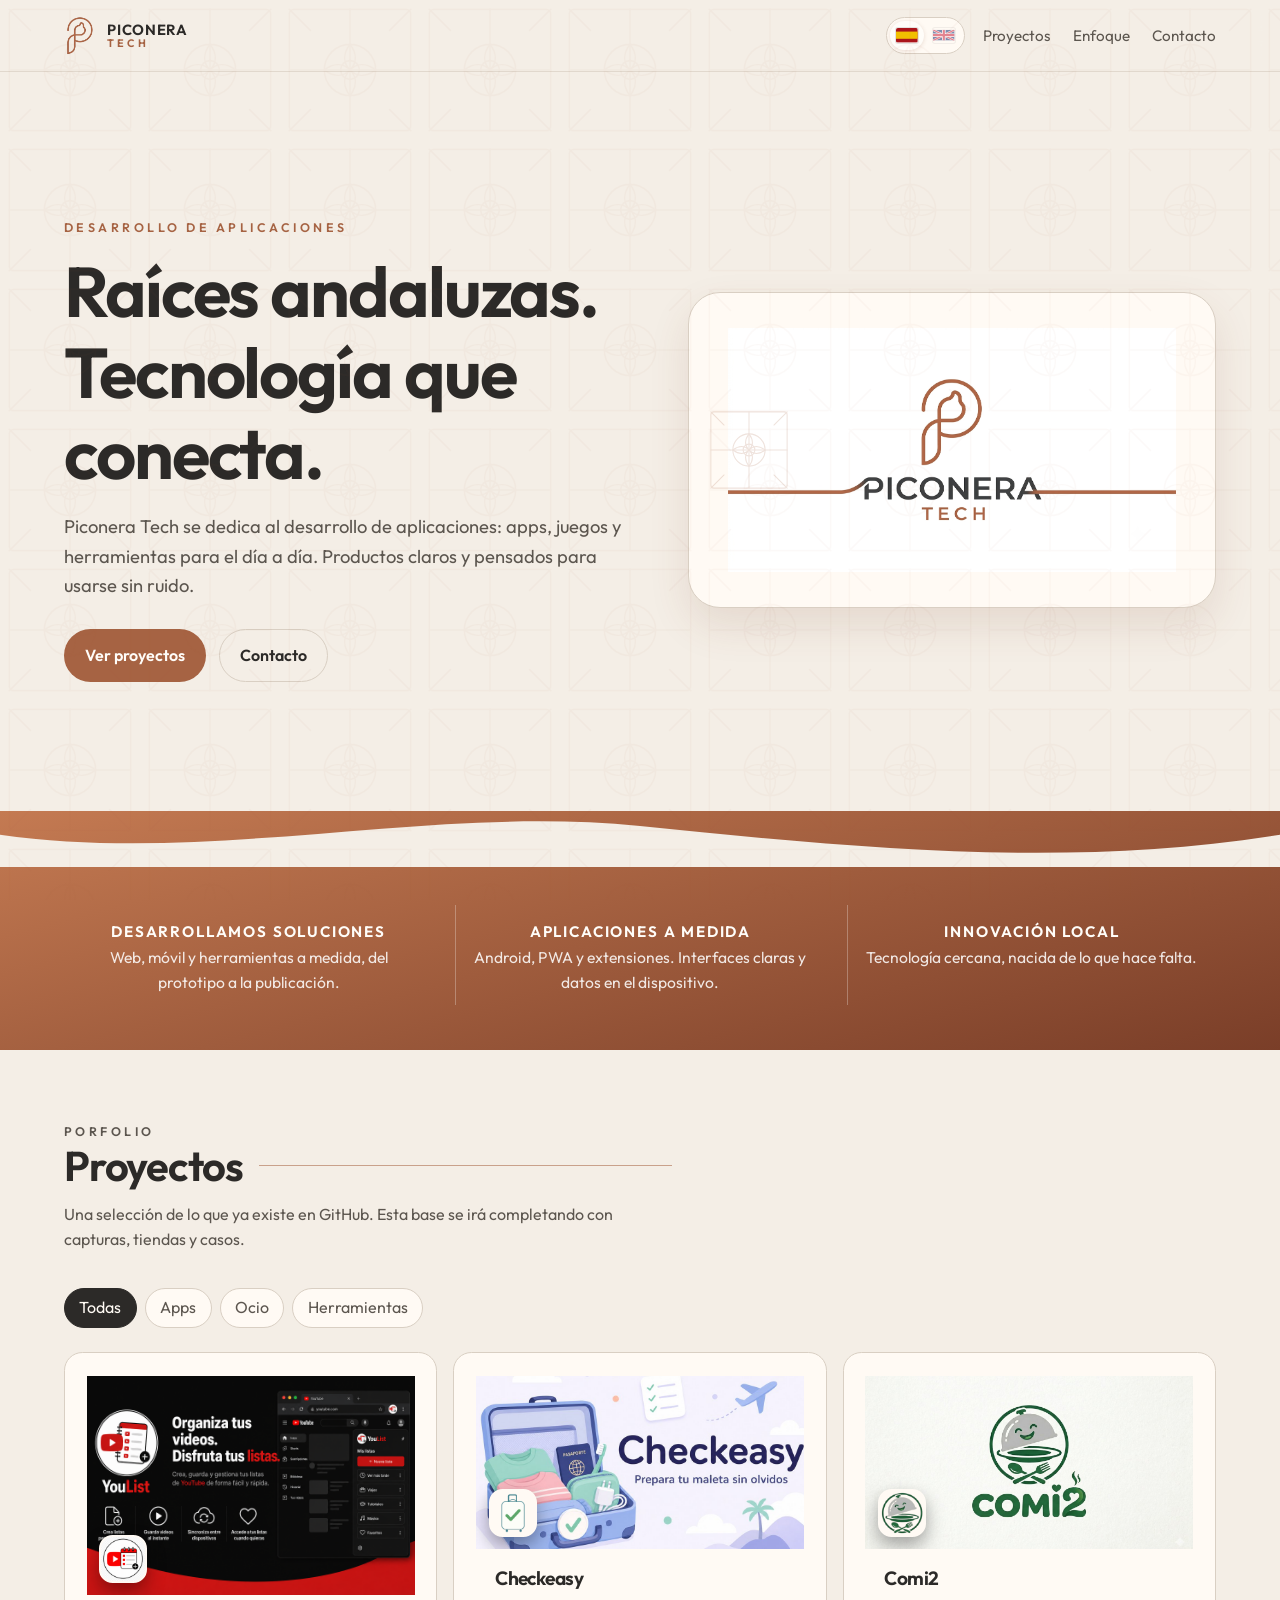
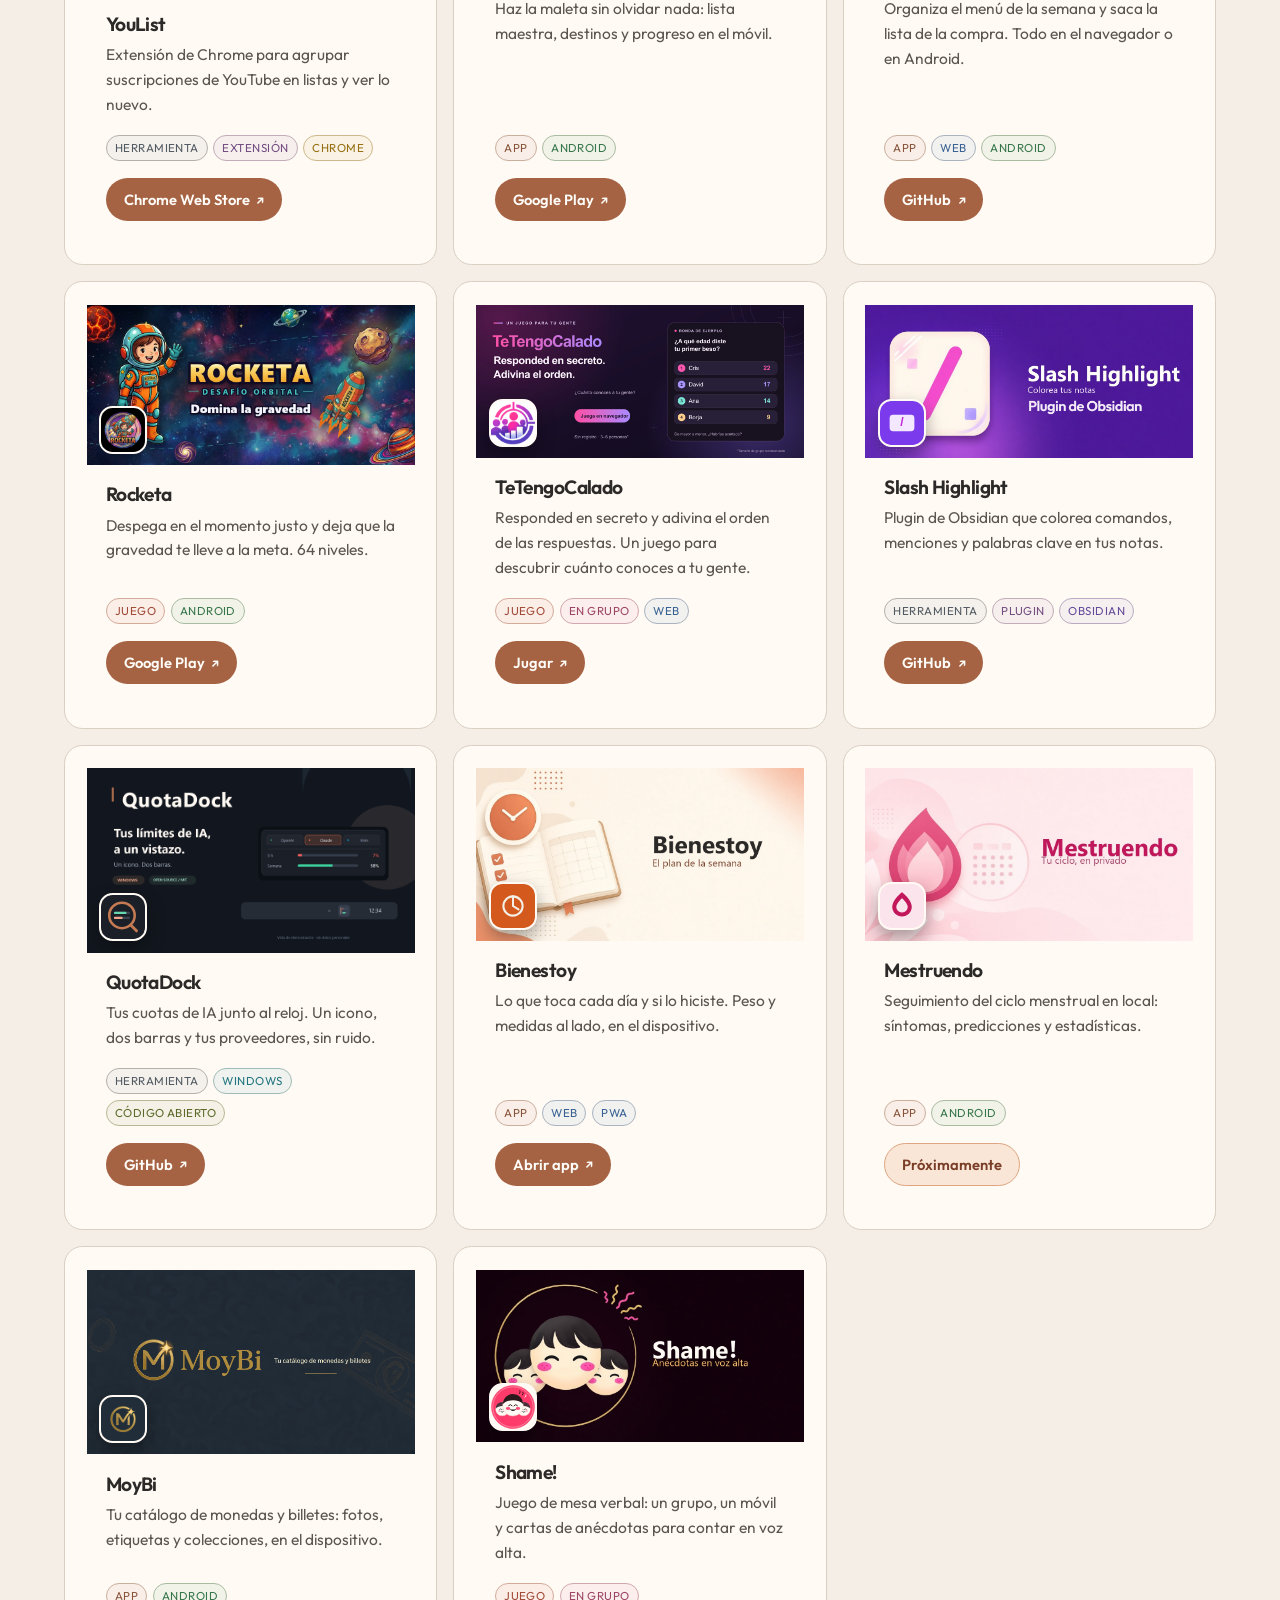
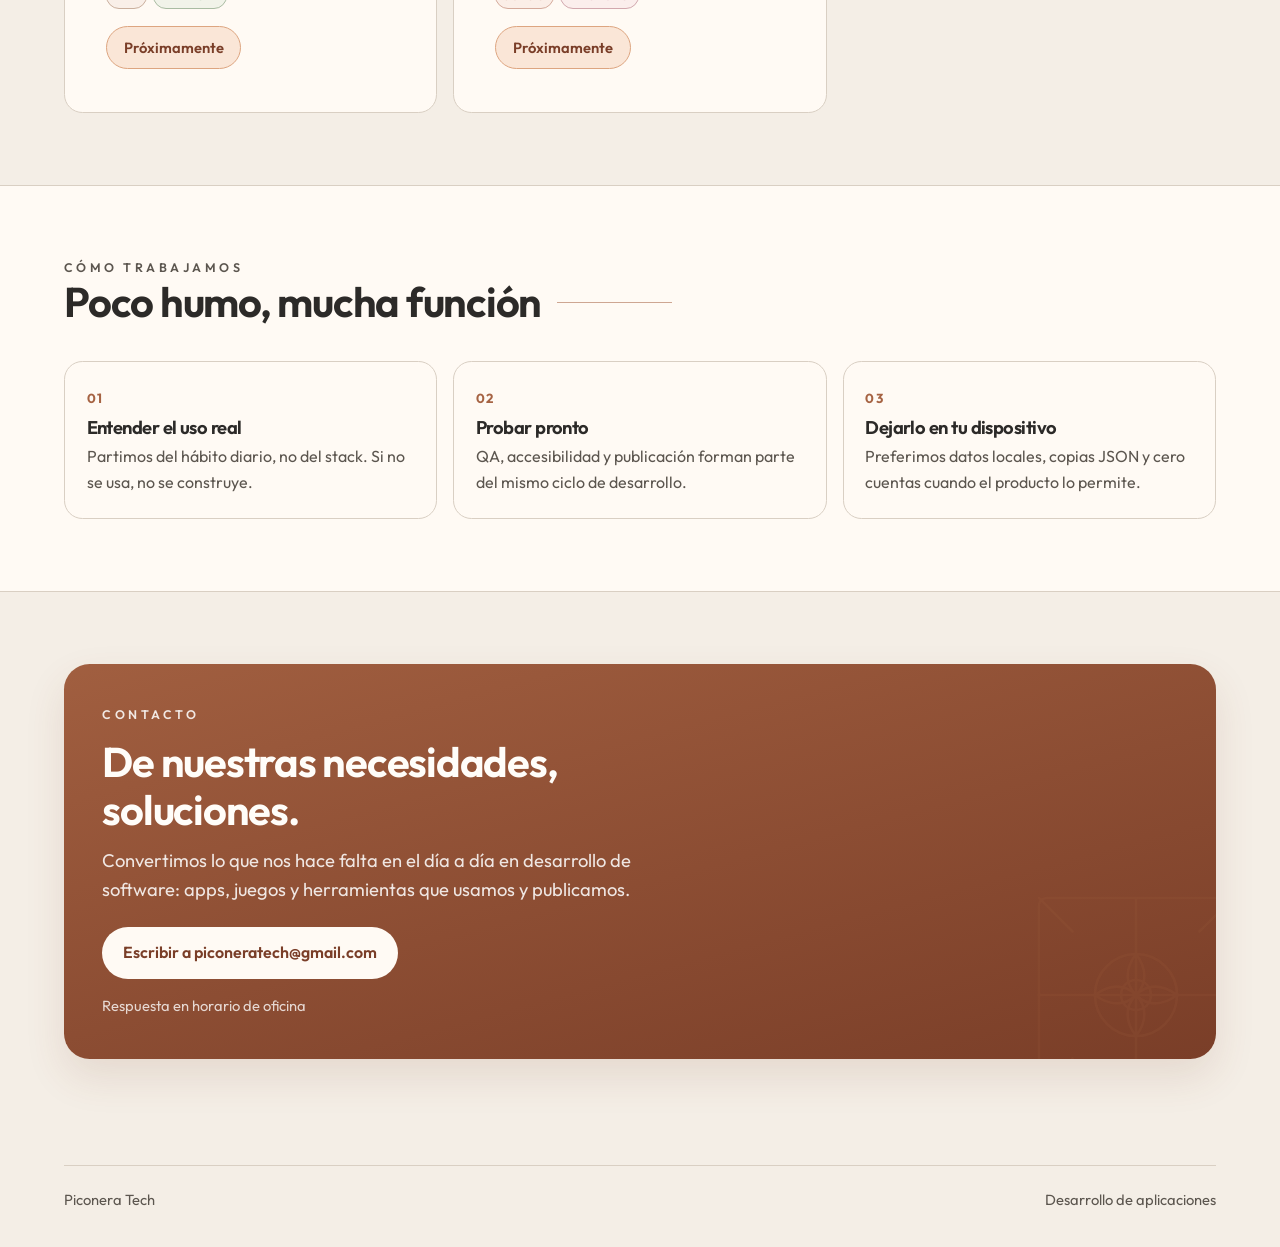
==== commit 3295c225: "Añade etiquetas de colores y un botón para ver cada proyecto. Co-Authored-By: Claude Opus 5.5 <norep" ====
--- a/index.html
+++ b/index.html
@@ -24,7 +24,7 @@
       href="https://fonts.googleapis.com/css2?family=Outfit:wght@400;500;600;700&display=swap"
       rel="stylesheet"
     />
-    <link rel="stylesheet" href="css/styles.css?v=20260927f" />
+    <link rel="stylesheet" href="css/styles.css?v=20261025b" />
   </head>
   <body>
     <a class="skip" href="#contenido" data-i18n="skip">Saltar al contenido</a>
@@ -159,15 +159,7 @@
           </div>
 
           <div class="projects">
-            <a
-              class="card project"
-              data-group="herramientas"
-              href="https://chromewebstore.google.com/detail/youlist/eoebdcfjbcekibmejjakkgenbfdcoddm"
-              target="_blank"
-              rel="noopener noreferrer"
-              aria-label="YouList en Chrome Web Store"
-              data-i18n-aria="youlist.aria"
-            >
+            <article class="card project" data-group="herramientas">
               <div class="project-visual has-banner banner-wide banner-full">
                 <img class="project-banner" src="assets/apps/banners/youlist.png?v=20260927f" alt="" />
                 <img class="project-logo" src="assets/apps/youlist.png" alt="Icono de YouList" data-i18n-alt="youlist.alt" />
@@ -176,21 +168,17 @@
                 <h3>YouList</h3>
                 <p data-i18n="youlist.desc">Extensión de Chrome para agrupar suscripciones de YouTube en listas y ver lo nuevo.</p>
                 <div class="meta">
-                  <span class="tag">Chrome</span>
-                  <span class="tag tag-store">Chrome Web Store</span>
-                </div>
-              </div>
-            </a>
-
-            <a
-              class="card project"
-              data-group="apps"
-              href="https://play.google.com/store/apps/details?id=com.martamacfly.Checkeasy"
-              target="_blank"
-              rel="noopener noreferrer"
-              aria-label="Checkeasy en Google Play"
-              data-i18n-aria="checkeasy.aria"
-            >
+                  <span class="tag tag-tool" data-i18n="tag.tool">Herramienta</span>
+                  <span class="tag tag-addon" data-i18n="tag.extension">Extensión</span>
+                  <span class="tag tag-chrome">Chrome</span>
+                </div>
+                <div class="project-actions">
+                  <a class="btn btn-primary" href="https://chromewebstore.google.com/detail/youlist/eoebdcfjbcekibmejjakkgenbfdcoddm" target="_blank" rel="noopener noreferrer" aria-label="YouList en Chrome Web Store" data-i18n-aria="youlist.aria">Chrome Web Store</a>
+                </div>
+              </div>
+            </article>
+
+            <article class="card project" data-group="apps">
               <div class="project-visual has-banner">
                 <img class="project-banner" src="assets/apps/banners/checkeasy.jpg" alt="" />
                 <img class="project-logo" src="assets/apps/checkeasy.png" alt="Icono de Checkeasy" data-i18n-alt="checkeasy.alt" />
@@ -199,21 +187,16 @@
                 <h3>Checkeasy</h3>
                 <p data-i18n="checkeasy.desc">Haz la maleta sin olvidar nada: lista maestra, destinos y progreso en el móvil.</p>
                 <div class="meta">
-                  <span class="tag">Android</span>
-                  <span class="tag tag-store">Google Play</span>
-                </div>
-              </div>
-            </a>
-
-            <a
-              class="card project"
-              data-group="apps"
-              href="https://github.com/martamacfly/comi2"
-              target="_blank"
-              rel="noopener noreferrer"
-              aria-label="Comi2 en GitHub"
-              data-i18n-aria="comi2.aria"
-            >
+                  <span class="tag tag-app" data-i18n="tag.app">App</span>
+                  <span class="tag tag-android">Android</span>
+                </div>
+                <div class="project-actions">
+                  <a class="btn btn-primary" href="https://play.google.com/store/apps/details?id=com.martamacfly.Checkeasy" target="_blank" rel="noopener noreferrer" aria-label="Checkeasy en Google Play" data-i18n-aria="checkeasy.aria">Google Play</a>
+                </div>
+              </div>
+            </article>
+
+            <article class="card project" data-group="apps">
               <div class="project-visual has-banner">
                 <img class="project-banner" src="assets/apps/banners/comi2.jpg" alt="" />
                 <img class="project-logo" src="assets/apps/comi2.png" alt="Icono de Comi2" data-i18n-alt="comi2.alt" />
@@ -222,21 +205,17 @@
                 <h3>Comi2</h3>
                 <p data-i18n="comi2.desc">Organiza el menú de la semana y saca la lista de la compra. Todo en el navegador o en Android.</p>
                 <div class="meta">
-                  <span class="tag">Web</span>
-                  <span class="tag tag-store">GitHub</span>
-                </div>
-              </div>
-            </a>
-
-            <a
-              class="card project"
-              data-group="ocio"
-              href="https://play.google.com/store/apps/details?id=com.rocketa.game&pcampaignid=web_share"
-              target="_blank"
-              rel="noopener noreferrer"
-              aria-label="Rocketa en Google Play"
-              data-i18n-aria="rocketa.aria"
-            >
+                  <span class="tag tag-app" data-i18n="tag.app">App</span>
+                  <span class="tag tag-web">Web</span>
+                  <span class="tag tag-android">Android</span>
+                </div>
+                <div class="project-actions">
+                  <a class="btn btn-primary" href="https://github.com/martamacfly/comi2" target="_blank" rel="noopener noreferrer" aria-label="Comi2 en GitHub" data-i18n-aria="comi2.aria">GitHub</a>
+                </div>
+              </div>
+            </article>
+
+            <article class="card project" data-group="ocio">
               <div class="project-visual has-banner banner-full">
                 <img class="project-banner" src="assets/apps/banners/rocketa.jpg?v=20261019" alt="" data-i18n-src="rocketa.banner" />
                 <img class="project-logo" src="assets/apps/rocketa.png" alt="Icono de Rocketa" data-i18n-alt="rocketa.alt" />
@@ -245,22 +224,16 @@
                 <h3>Rocketa</h3>
                 <p data-i18n="rocketa.desc">Despega en el momento justo y deja que la gravedad te lleve a la meta. 64 niveles.</p>
                 <div class="meta">
-                  <span class="tag" data-i18n="tag.game">Juego</span>
-                  <span class="tag tag-store">Google Play</span>
-                </div>
-              </div>
-            </a>
-
-            <a
-              class="card project"
-              data-group="ocio"
-              href="https://tetengocalado.com/es"
-              target="_blank"
-              rel="noopener noreferrer"
-              aria-label="TeTengoCalado, jugar en el navegador"
-              data-i18n-aria="tetengocalado.aria"
-              data-i18n-href="tetengocalado.url"
-            >
+                  <span class="tag tag-game" data-i18n="tag.game">Juego</span>
+                  <span class="tag tag-android">Android</span>
+                </div>
+                <div class="project-actions">
+                  <a class="btn btn-primary" href="https://play.google.com/store/apps/details?id=com.rocketa.game&amp;pcampaignid=web_share" target="_blank" rel="noopener noreferrer" aria-label="Rocketa en Google Play" data-i18n-aria="rocketa.aria">Google Play</a>
+                </div>
+              </div>
+            </article>
+
+            <article class="card project" data-group="ocio">
               <div class="project-visual has-banner banner-full">
                 <img class="project-banner" src="assets/apps/banners/tetengocalado.jpg?v=20261025" alt="" data-i18n-src="tetengocalado.banner" />
                 <img class="project-logo" src="assets/apps/tetengocalado.png" alt="Icono de TeTengoCalado" data-i18n-alt="tetengocalado.alt" />
@@ -269,21 +242,17 @@
                 <h3>TeTengoCalado</h3>
                 <p data-i18n="tetengocalado.desc">Responded en secreto y adivina el orden de las respuestas. Un juego para descubrir cuánto conoces a tu gente.</p>
                 <div class="meta">
-                  <span class="tag" data-i18n="tag.game">Juego</span>
-                  <span class="tag tag-store">Web</span>
-                </div>
-              </div>
-            </a>
-
-            <a
-              class="card project"
-              data-group="herramientas"
-              href="https://github.com/martamacfly/slash-highlight"
-              target="_blank"
-              rel="noopener noreferrer"
-              aria-label="Slash Highlight en GitHub"
-              data-i18n-aria="slash.aria"
-            >
+                  <span class="tag tag-game" data-i18n="tag.game">Juego</span>
+                  <span class="tag tag-group" data-i18n="tag.group">En grupo</span>
+                  <span class="tag tag-web">Web</span>
+                </div>
+                <div class="project-actions">
+                  <a class="btn btn-primary" href="https://tetengocalado.com/es" target="_blank" rel="noopener noreferrer" aria-label="TeTengoCalado, jugar en el navegador" data-i18n-aria="tetengocalado.aria" data-i18n-href="tetengocalado.url" data-i18n="cta.play">Jugar</a>
+                </div>
+              </div>
+            </article>
+
+            <article class="card project" data-group="herramientas">
               <div class="project-visual has-banner banner-full">
                 <img class="project-banner" src="assets/apps/banners/slash-highlight.jpg?v=20261009b" alt="" />
                 <img class="project-logo" src="assets/apps/slash-highlight.svg" alt="Icono de Slash Highlight" data-i18n-alt="slash.alt" />
@@ -292,21 +261,17 @@
                 <h3>Slash Highlight</h3>
                 <p data-i18n="slash.desc">Plugin de Obsidian que colorea comandos, menciones y palabras clave en tus notas.</p>
                 <div class="meta">
-                  <span class="tag">Obsidian</span>
-                  <span class="tag tag-store">GitHub</span>
-                </div>
-              </div>
-            </a>
-
-            <a
-              class="card project"
-              data-group="herramientas"
-              href="https://github.com/warante/quotadock"
-              target="_blank"
-              rel="noopener noreferrer"
-              aria-label="QuotaDock en GitHub: código y descargas para Windows"
-              data-i18n-aria="quotadock.aria"
-            >
+                  <span class="tag tag-tool" data-i18n="tag.tool">Herramienta</span>
+                  <span class="tag tag-addon" data-i18n="tag.plugin">Plugin</span>
+                  <span class="tag tag-obsidian">Obsidian</span>
+                </div>
+                <div class="project-actions">
+                  <a class="btn btn-primary" href="https://github.com/martamacfly/slash-highlight" target="_blank" rel="noopener noreferrer" aria-label="Slash Highlight en GitHub" data-i18n-aria="slash.aria">GitHub</a>
+                </div>
+              </div>
+            </article>
+
+            <article class="card project" data-group="herramientas">
               <div class="project-visual has-banner banner-full">
                 <img class="project-banner" src="assets/apps/banners/quotadock.png?v=20261025" alt="" data-i18n-src="quotadock.banner" />
                 <img class="project-logo" src="assets/apps/quotadock.svg" alt="Icono de QuotaDock" data-i18n-alt="quotadock.alt" />
@@ -315,21 +280,17 @@
                 <h3>QuotaDock</h3>
                 <p data-i18n="quotadock.desc">Tus cuotas de IA junto al reloj. Un icono, dos barras y tus proveedores, sin ruido.</p>
                 <div class="meta">
-                  <span class="tag">Windows</span>
-                  <span class="tag tag-store">GitHub</span>
-                </div>
-              </div>
-            </a>
-
-            <a
-              class="card project"
-              data-group="apps"
-              href="https://martamacfly.github.io/Bienestoy/"
-              target="_blank"
-              rel="noopener noreferrer"
-              aria-label="Bienestoy, abrir la app"
-              data-i18n-aria="bienestoy.aria"
-            >
+                  <span class="tag tag-tool" data-i18n="tag.tool">Herramienta</span>
+                  <span class="tag tag-windows">Windows</span>
+                  <span class="tag tag-opensource" data-i18n="tag.opensource">Código abierto</span>
+                </div>
+                <div class="project-actions">
+                  <a class="btn btn-primary" href="https://github.com/warante/quotadock" target="_blank" rel="noopener noreferrer" aria-label="QuotaDock en GitHub: código y descargas para Windows" data-i18n-aria="quotadock.aria">GitHub</a>
+                </div>
+              </div>
+            </article>
+
+            <article class="card project" data-group="apps">
               <div class="project-visual has-banner">
                 <img class="project-banner" src="assets/apps/banners/bienestoy.jpg" alt="" />
                 <img class="project-logo" src="assets/apps/bienestoy.svg" alt="Icono de Bienestoy" data-i18n-alt="bienestoy.alt" />
@@ -338,11 +299,15 @@
                 <h3>Bienestoy</h3>
                 <p data-i18n="bienestoy.desc">Lo que toca cada día y si lo hiciste. Peso y medidas al lado, en el dispositivo.</p>
                 <div class="meta">
-                  <span class="tag">Web</span>
-                  <span class="tag tag-store">PWA</span>
-                </div>
-              </div>
-            </a>
+                  <span class="tag tag-app" data-i18n="tag.app">App</span>
+                  <span class="tag tag-web">Web</span>
+                  <span class="tag tag-web">PWA</span>
+                </div>
+                <div class="project-actions">
+                  <a class="btn btn-primary" href="https://martamacfly.github.io/Bienestoy/" target="_blank" rel="noopener noreferrer" aria-label="Bienestoy, abrir la app" data-i18n-aria="bienestoy.aria" data-i18n="cta.open">Abrir app</a>
+                </div>
+              </div>
+            </article>
 
             <article class="card project" data-group="apps">
               <div class="project-visual has-banner">
@@ -353,8 +318,11 @@
                 <h3>Mestruendo</h3>
                 <p data-i18n="mestruendo.desc">Seguimiento del ciclo menstrual en local: síntomas, predicciones y estadísticas.</p>
                 <div class="meta">
-                  <span class="tag">Android</span>
-                  <span class="tag tag-soon" data-i18n="tag.soon">Próximamente</span>
+                  <span class="tag tag-app" data-i18n="tag.app">App</span>
+                  <span class="tag tag-android">Android</span>
+                </div>
+                <div class="project-actions">
+                  <span class="btn btn-soon" data-i18n="tag.soon">Próximamente</span>
                 </div>
               </div>
             </article>
@@ -368,8 +336,11 @@
                 <h3>MoyBi</h3>
                 <p data-i18n="moybi.desc">Tu catálogo de monedas y billetes: fotos, etiquetas y colecciones, en el dispositivo.</p>
                 <div class="meta">
-                  <span class="tag">Android</span>
-                  <span class="tag tag-soon" data-i18n="tag.soon">Próximamente</span>
+                  <span class="tag tag-app" data-i18n="tag.app">App</span>
+                  <span class="tag tag-android">Android</span>
+                </div>
+                <div class="project-actions">
+                  <span class="btn btn-soon" data-i18n="tag.soon">Próximamente</span>
                 </div>
               </div>
             </article>
@@ -383,8 +354,11 @@
                 <h3>Shame!</h3>
                 <p data-i18n="shame.desc">Juego de mesa verbal: un grupo, un móvil y cartas de anécdotas para contar en voz alta.</p>
                 <div class="meta">
-                  <span class="tag" data-i18n="tag.game">Juego</span>
-                  <span class="tag tag-soon" data-i18n="tag.soon">Próximamente</span>
+                  <span class="tag tag-game" data-i18n="tag.game">Juego</span>
+                  <span class="tag tag-group" data-i18n="tag.group">En grupo</span>
+                </div>
+                <div class="project-actions">
+                  <span class="btn btn-soon" data-i18n="tag.soon">Próximamente</span>
                 </div>
               </div>
             </article>
@@ -450,6 +424,6 @@
       </div>
     </footer>
 
-    <script src="js/main.js?v=20261025"></script>
+    <script src="js/main.js?v=20261025b"></script>
   </body>
 </html>
--- a/css/styles.css
+++ b/css/styles.css
@@ -482,12 +482,6 @@
   min-height: 100%;
   text-decoration: none;
   overflow: hidden;
-  transition: transform 0.18s ease, box-shadow 0.18s ease;
-}
-
-a.project:hover {
-  transform: translateY(-4px);
-  box-shadow: var(--shadow);
 }
 
 .project-visual {
@@ -590,21 +584,52 @@
   font-size: 0.72rem;
   letter-spacing: 0.04em;
   text-transform: uppercase;
-  border: 1px solid var(--line);
+  --tag: var(--ink-soft);
+  border: 1px solid color-mix(in srgb, var(--tag) 30%, var(--line));
   border-radius: 999px;
   padding: 0.18rem 0.5rem;
-  color: var(--ink-soft);
-}
-
-.tag-store {
-  border-color: color-mix(in srgb, var(--copper) 45%, var(--line));
-  color: var(--copper-deep);
-}
-
-.tag-soon {
+  color: color-mix(in srgb, var(--tag) 75%, var(--ink));
+  background: color-mix(in srgb, var(--tag) 7%, var(--cream));
+}
+
+.tag-android { --tag: #3a8f55; }
+.tag-web { --tag: #3c73b5; }
+.tag-windows { --tag: #1d8c9c; }
+.tag-chrome { --tag: #b8860b; }
+.tag-obsidian { --tag: #7656c0; }
+.tag-game { --tag: #c8553d; }
+.tag-app { --tag: var(--copper); }
+.tag-tool { --tag: #5f6b78; }
+.tag-addon { --tag: #8a5a9e; }
+.tag-group { --tag: #c24d7c; }
+.tag-opensource { --tag: #6b7f2a; }
+
+.project-actions {
+  display: flex;
+  flex-wrap: wrap;
+  gap: 0.5rem;
+  padding-top: 0.6rem;
+}
+
+.project-actions .btn {
+  padding: 0.55rem 1.05rem;
+  font-size: 0.92rem;
+}
+
+.project-actions .btn-primary::after {
+  content: "↗";
+  font-size: 0.85em;
+}
+
+.btn-soon {
   border-color: color-mix(in srgb, var(--ember) 50%, var(--line));
   color: var(--copper-deep);
   background: color-mix(in srgb, var(--ember) 16%, var(--cream));
+  cursor: default;
+}
+
+.btn-soon:hover {
+  transform: none;
 }
 
 .approach {
@@ -775,8 +800,7 @@
     scroll-behavior: auto;
   }
 
-  .btn,
-  .project {
+  .btn {
     transition: none;
   }
 }
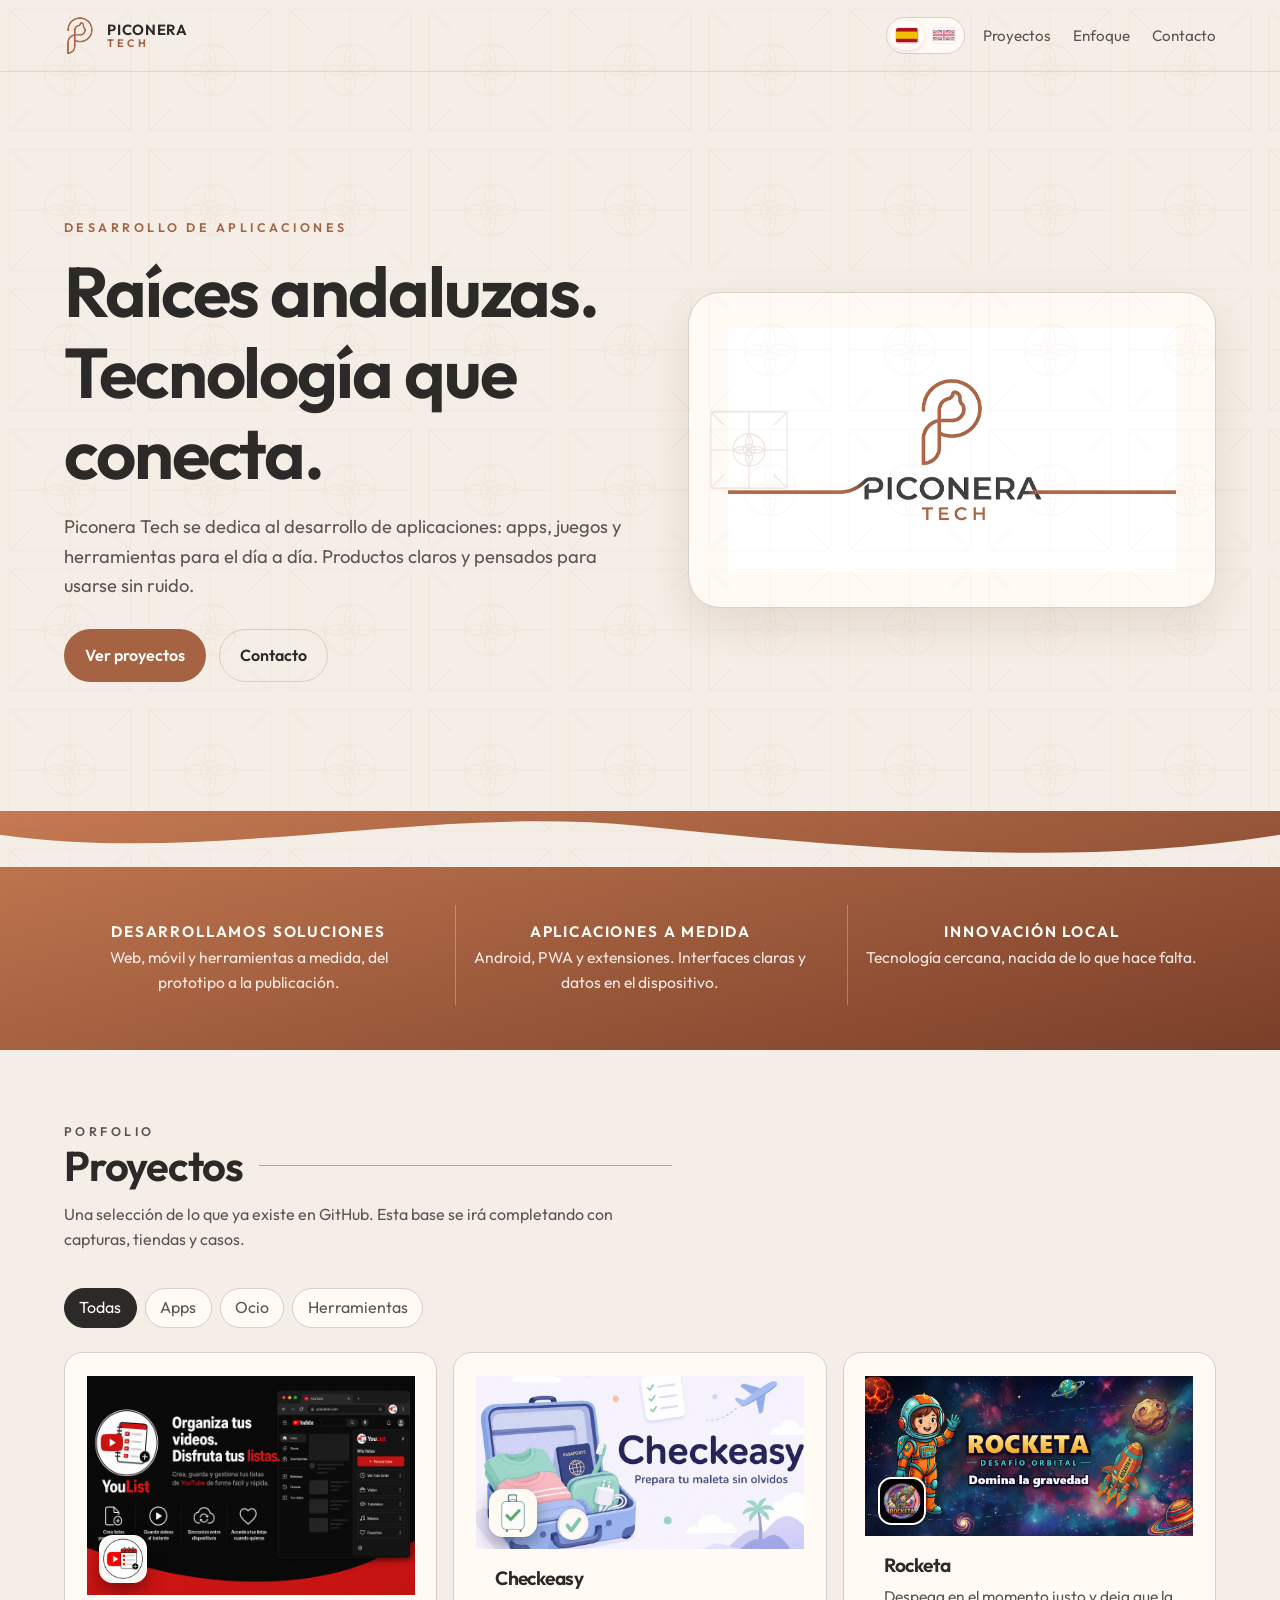
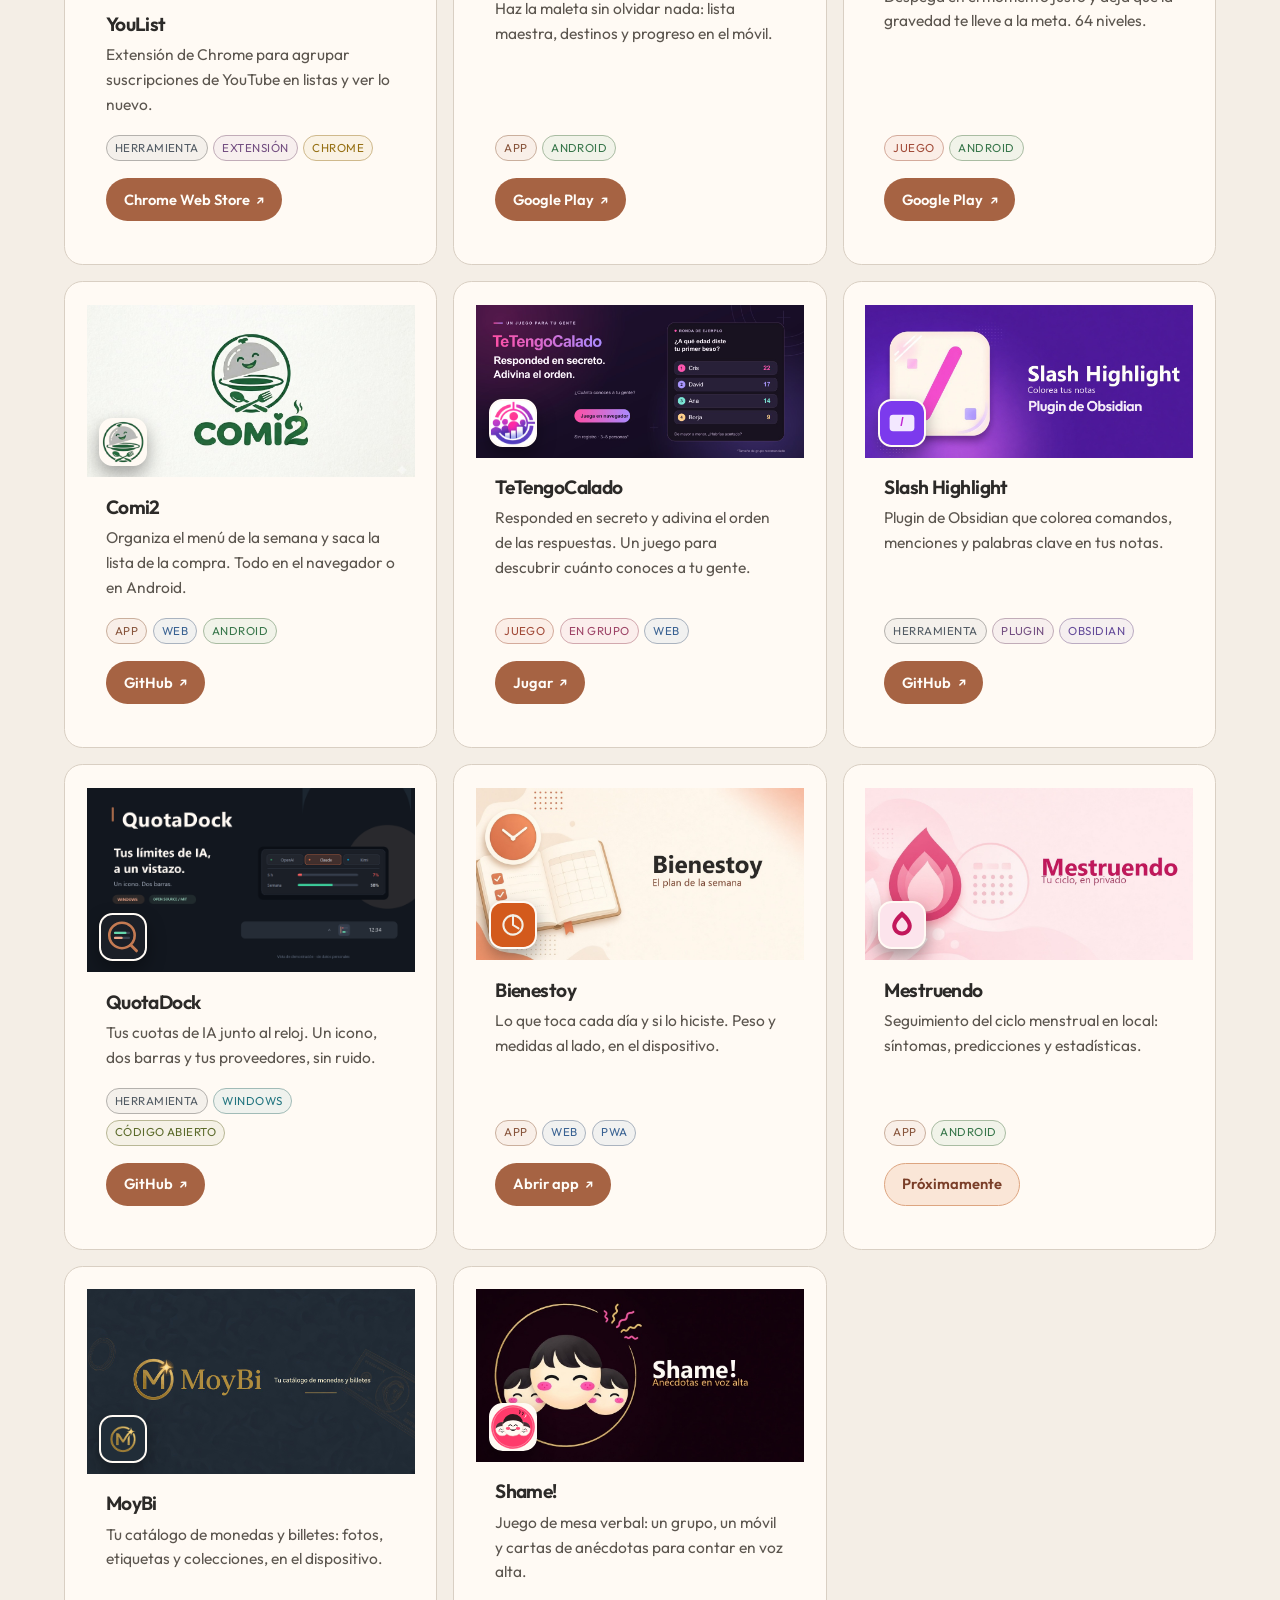
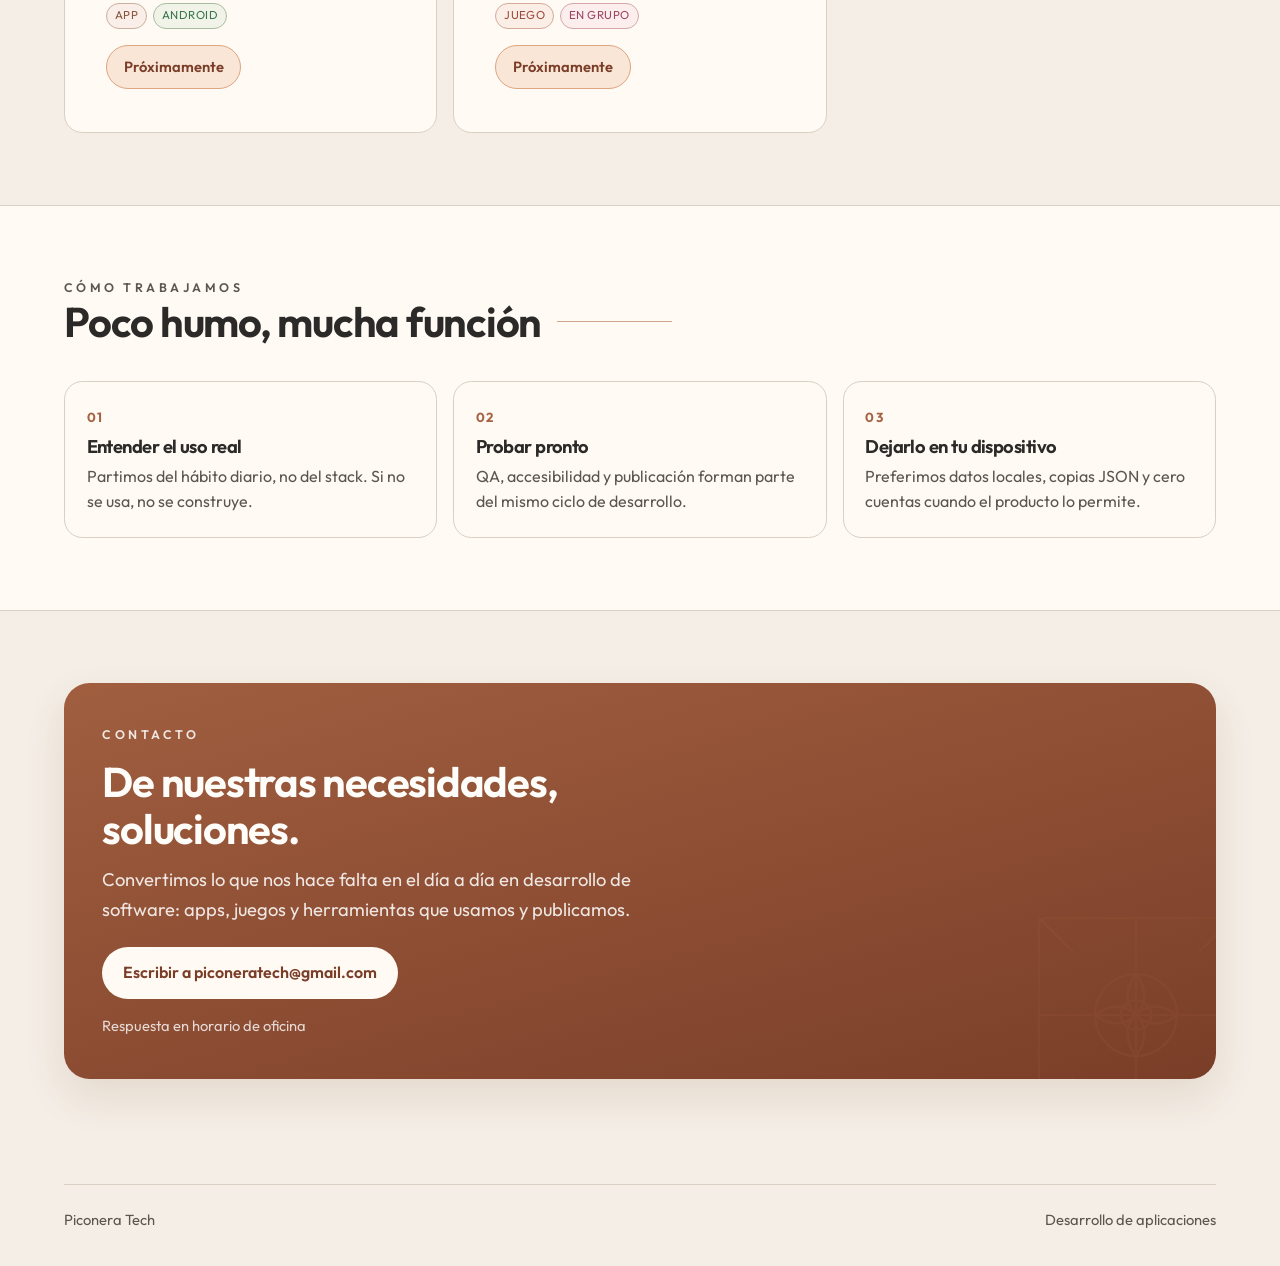
==== commit 215d345d: "Muestra Rocketa antes de Comi2. Co-Authored-By: Claude Opus 5.5 <noreply@anthropic.com>" ====
--- a/index.html
+++ b/index.html
@@ -196,6 +196,24 @@
               </div>
             </article>
 
+            <article class="card project" data-group="ocio">
+              <div class="project-visual has-banner banner-full">
+                <img class="project-banner" src="assets/apps/banners/rocketa.jpg?v=20261019" alt="" data-i18n-src="rocketa.banner" />
+                <img class="project-logo" src="assets/apps/rocketa.png" alt="Icono de Rocketa" data-i18n-alt="rocketa.alt" />
+              </div>
+              <div class="project-body">
+                <h3>Rocketa</h3>
+                <p data-i18n="rocketa.desc">Despega en el momento justo y deja que la gravedad te lleve a la meta. 64 niveles.</p>
+                <div class="meta">
+                  <span class="tag tag-game" data-i18n="tag.game">Juego</span>
+                  <span class="tag tag-android">Android</span>
+                </div>
+                <div class="project-actions">
+                  <a class="btn btn-primary" href="https://play.google.com/store/apps/details?id=com.rocketa.game&amp;pcampaignid=web_share" target="_blank" rel="noopener noreferrer" aria-label="Rocketa en Google Play" data-i18n-aria="rocketa.aria">Google Play</a>
+                </div>
+              </div>
+            </article>
+
             <article class="card project" data-group="apps">
               <div class="project-visual has-banner">
                 <img class="project-banner" src="assets/apps/banners/comi2.jpg" alt="" />
@@ -211,24 +229,6 @@
                 </div>
                 <div class="project-actions">
                   <a class="btn btn-primary" href="https://github.com/martamacfly/comi2" target="_blank" rel="noopener noreferrer" aria-label="Comi2 en GitHub" data-i18n-aria="comi2.aria">GitHub</a>
-                </div>
-              </div>
-            </article>
-
-            <article class="card project" data-group="ocio">
-              <div class="project-visual has-banner banner-full">
-                <img class="project-banner" src="assets/apps/banners/rocketa.jpg?v=20261019" alt="" data-i18n-src="rocketa.banner" />
-                <img class="project-logo" src="assets/apps/rocketa.png" alt="Icono de Rocketa" data-i18n-alt="rocketa.alt" />
-              </div>
-              <div class="project-body">
-                <h3>Rocketa</h3>
-                <p data-i18n="rocketa.desc">Despega en el momento justo y deja que la gravedad te lleve a la meta. 64 niveles.</p>
-                <div class="meta">
-                  <span class="tag tag-game" data-i18n="tag.game">Juego</span>
-                  <span class="tag tag-android">Android</span>
-                </div>
-                <div class="project-actions">
-                  <a class="btn btn-primary" href="https://play.google.com/store/apps/details?id=com.rocketa.game&amp;pcampaignid=web_share" target="_blank" rel="noopener noreferrer" aria-label="Rocketa en Google Play" data-i18n-aria="rocketa.aria">Google Play</a>
                 </div>
               </div>
             </article>
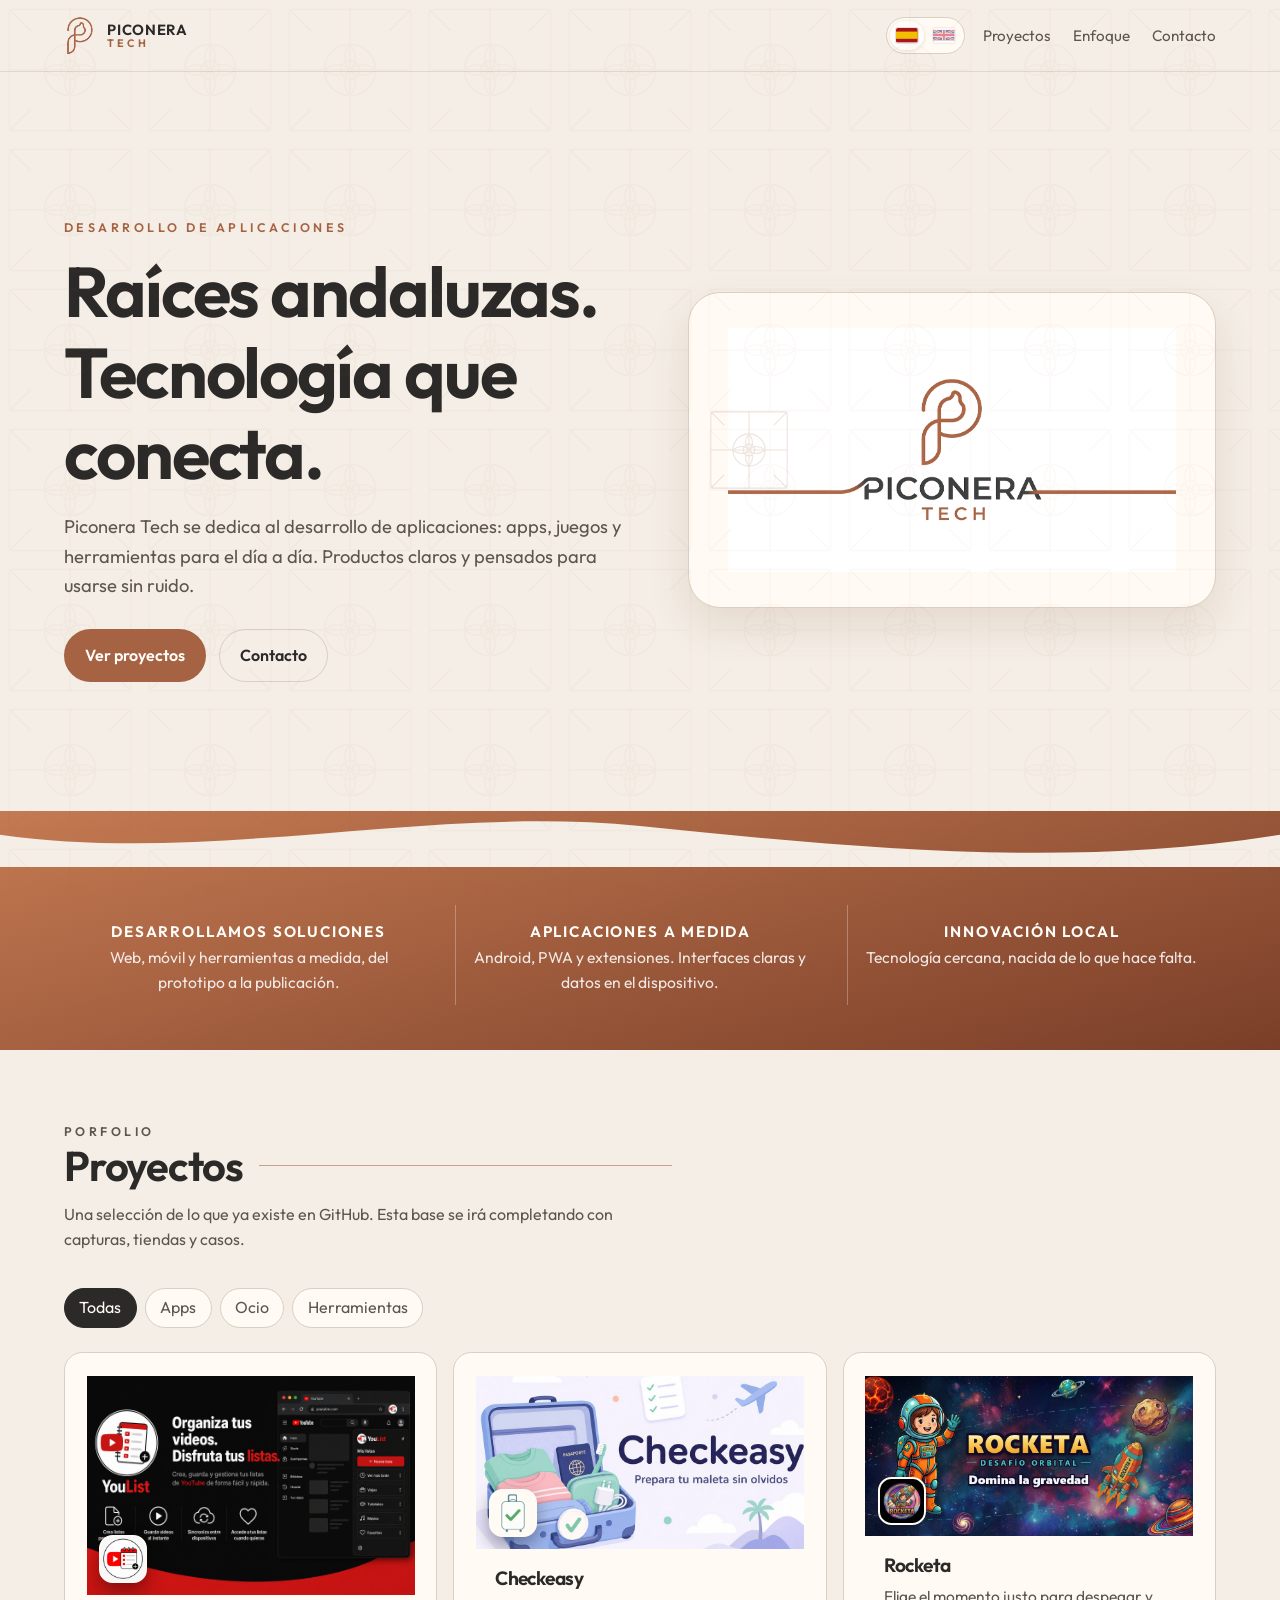
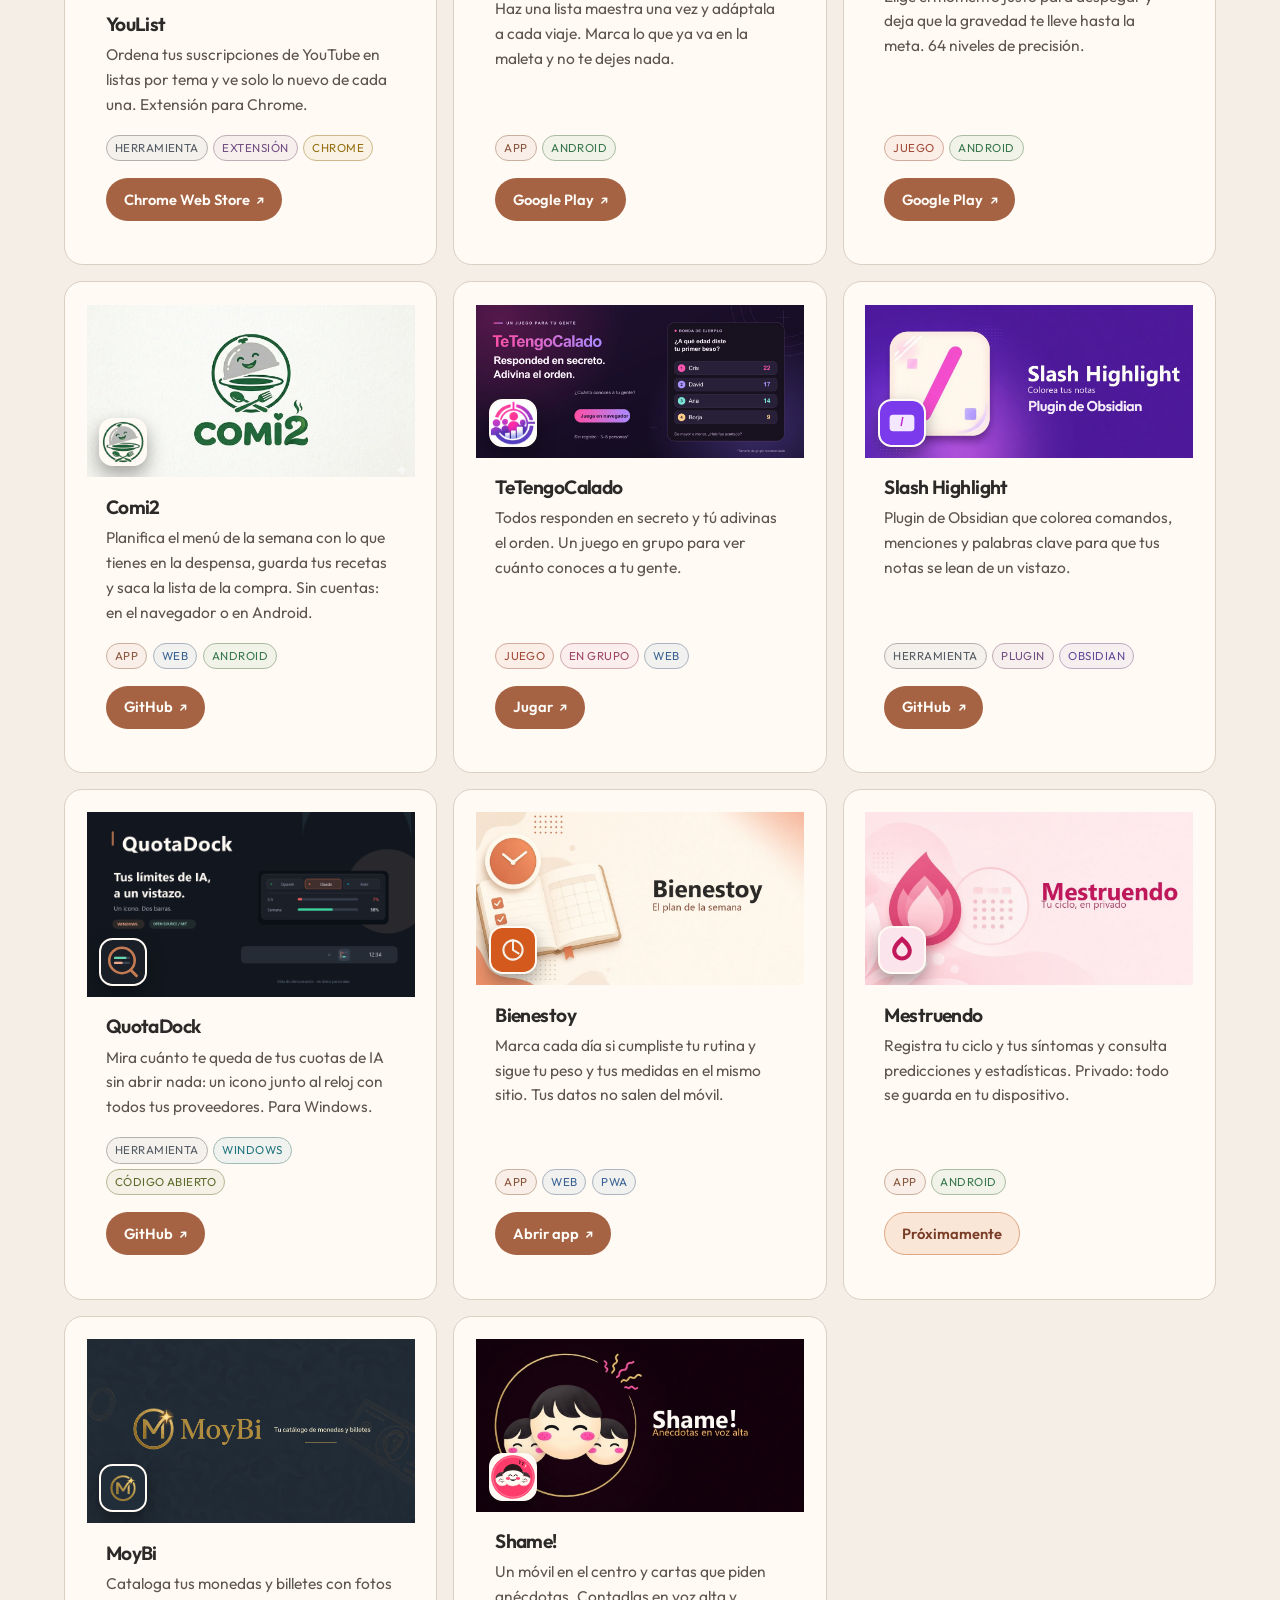
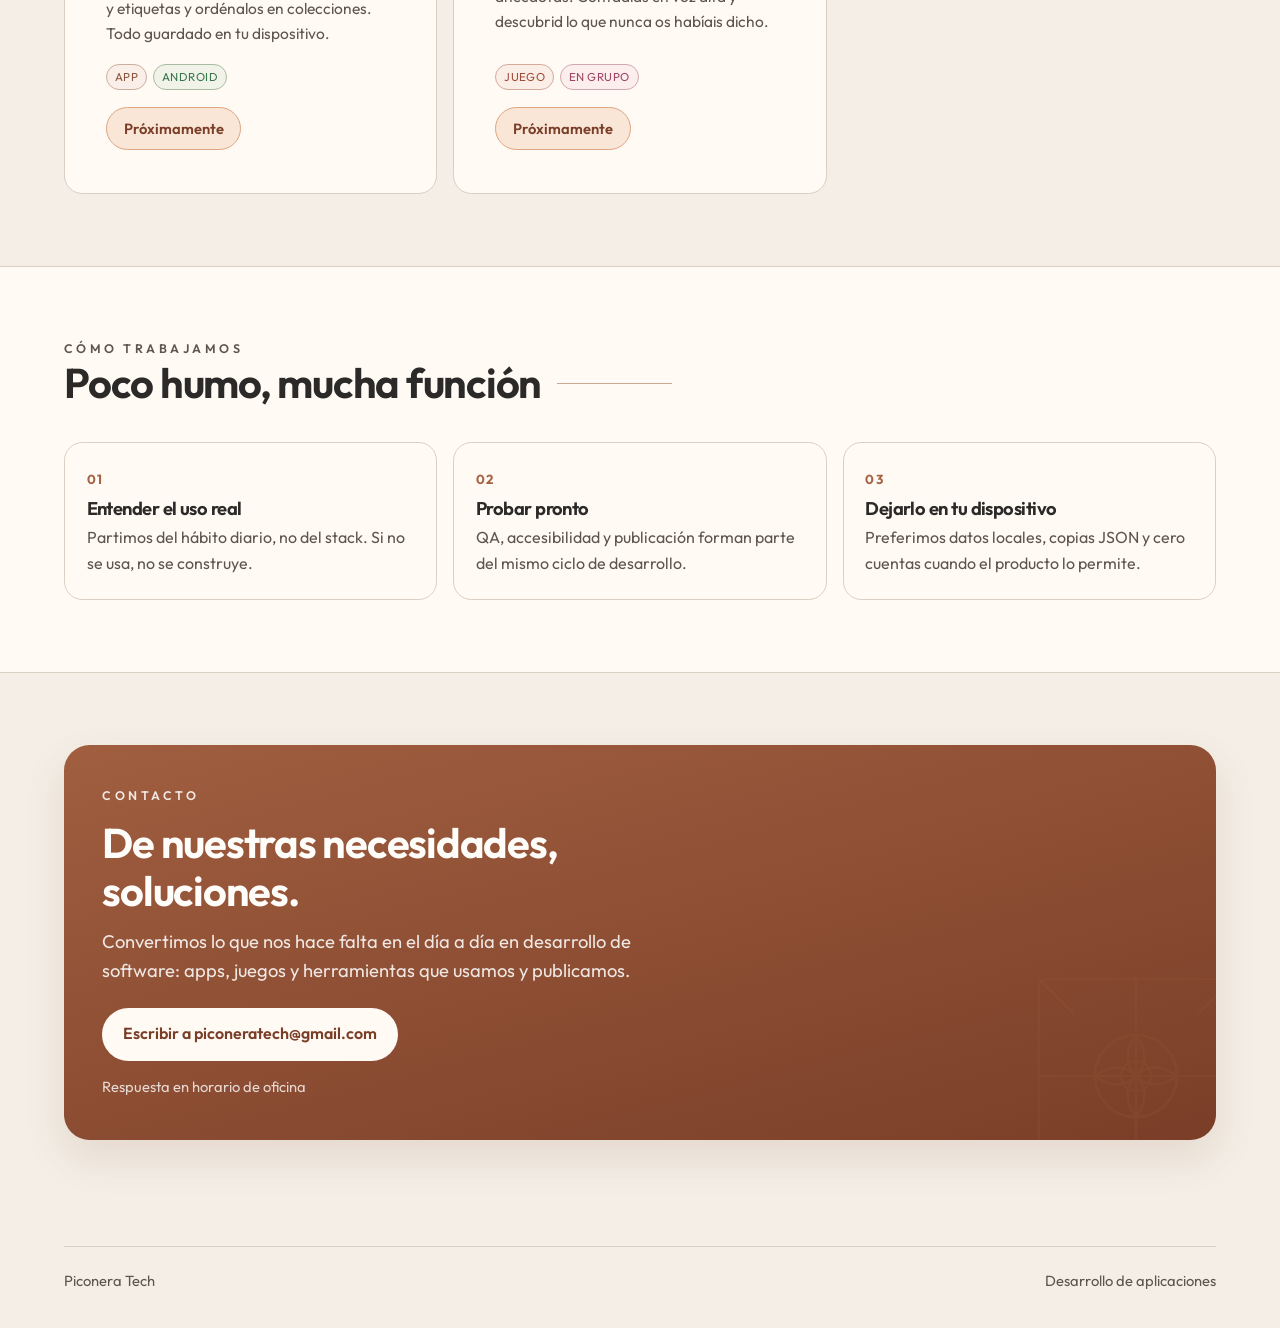
==== commit 72ecfc31: "Mejora las descripciones de los proyectos. Co-Authored-By: Claude Opus 5.5 <noreply@anthropic.com>" ====
--- a/index.html
+++ b/index.html
@@ -166,7 +166,7 @@
               </div>
               <div class="project-body">
                 <h3>YouList</h3>
-                <p data-i18n="youlist.desc">Extensión de Chrome para agrupar suscripciones de YouTube en listas y ver lo nuevo.</p>
+                <p data-i18n="youlist.desc">Ordena tus suscripciones de YouTube en listas por tema y ve solo lo nuevo de cada una. Extensión para Chrome.</p>
                 <div class="meta">
                   <span class="tag tag-tool" data-i18n="tag.tool">Herramienta</span>
                   <span class="tag tag-addon" data-i18n="tag.extension">Extensión</span>
@@ -185,7 +185,7 @@
               </div>
               <div class="project-body">
                 <h3>Checkeasy</h3>
-                <p data-i18n="checkeasy.desc">Haz la maleta sin olvidar nada: lista maestra, destinos y progreso en el móvil.</p>
+                <p data-i18n="checkeasy.desc">Haz una lista maestra una vez y adáptala a cada viaje. Marca lo que ya va en la maleta y no te dejes nada.</p>
                 <div class="meta">
                   <span class="tag tag-app" data-i18n="tag.app">App</span>
                   <span class="tag tag-android">Android</span>
@@ -203,7 +203,7 @@
               </div>
               <div class="project-body">
                 <h3>Rocketa</h3>
-                <p data-i18n="rocketa.desc">Despega en el momento justo y deja que la gravedad te lleve a la meta. 64 niveles.</p>
+                <p data-i18n="rocketa.desc">Elige el momento justo para despegar y deja que la gravedad te lleve hasta la meta. 64 niveles de precisión.</p>
                 <div class="meta">
                   <span class="tag tag-game" data-i18n="tag.game">Juego</span>
                   <span class="tag tag-android">Android</span>
@@ -221,7 +221,7 @@
               </div>
               <div class="project-body">
                 <h3>Comi2</h3>
-                <p data-i18n="comi2.desc">Organiza el menú de la semana y saca la lista de la compra. Todo en el navegador o en Android.</p>
+                <p data-i18n="comi2.desc">Planifica el menú de la semana con lo que tienes en la despensa, guarda tus recetas y saca la lista de la compra. Sin cuentas: en el navegador o en Android.</p>
                 <div class="meta">
                   <span class="tag tag-app" data-i18n="tag.app">App</span>
                   <span class="tag tag-web">Web</span>
@@ -240,7 +240,7 @@
               </div>
               <div class="project-body">
                 <h3>TeTengoCalado</h3>
-                <p data-i18n="tetengocalado.desc">Responded en secreto y adivina el orden de las respuestas. Un juego para descubrir cuánto conoces a tu gente.</p>
+                <p data-i18n="tetengocalado.desc">Todos responden en secreto y tú adivinas el orden. Un juego en grupo para ver cuánto conoces a tu gente.</p>
                 <div class="meta">
                   <span class="tag tag-game" data-i18n="tag.game">Juego</span>
                   <span class="tag tag-group" data-i18n="tag.group">En grupo</span>
@@ -259,7 +259,7 @@
               </div>
               <div class="project-body">
                 <h3>Slash Highlight</h3>
-                <p data-i18n="slash.desc">Plugin de Obsidian que colorea comandos, menciones y palabras clave en tus notas.</p>
+                <p data-i18n="slash.desc">Plugin de Obsidian que colorea comandos, menciones y palabras clave para que tus notas se lean de un vistazo.</p>
                 <div class="meta">
                   <span class="tag tag-tool" data-i18n="tag.tool">Herramienta</span>
                   <span class="tag tag-addon" data-i18n="tag.plugin">Plugin</span>
@@ -278,7 +278,7 @@
               </div>
               <div class="project-body">
                 <h3>QuotaDock</h3>
-                <p data-i18n="quotadock.desc">Tus cuotas de IA junto al reloj. Un icono, dos barras y tus proveedores, sin ruido.</p>
+                <p data-i18n="quotadock.desc">Mira cuánto te queda de tus cuotas de IA sin abrir nada: un icono junto al reloj con todos tus proveedores. Para Windows.</p>
                 <div class="meta">
                   <span class="tag tag-tool" data-i18n="tag.tool">Herramienta</span>
                   <span class="tag tag-windows">Windows</span>
@@ -297,7 +297,7 @@
               </div>
               <div class="project-body">
                 <h3>Bienestoy</h3>
-                <p data-i18n="bienestoy.desc">Lo que toca cada día y si lo hiciste. Peso y medidas al lado, en el dispositivo.</p>
+                <p data-i18n="bienestoy.desc">Marca cada día si cumpliste tu rutina y sigue tu peso y tus medidas en el mismo sitio. Tus datos no salen del móvil.</p>
                 <div class="meta">
                   <span class="tag tag-app" data-i18n="tag.app">App</span>
                   <span class="tag tag-web">Web</span>
@@ -316,7 +316,7 @@
               </div>
               <div class="project-body">
                 <h3>Mestruendo</h3>
-                <p data-i18n="mestruendo.desc">Seguimiento del ciclo menstrual en local: síntomas, predicciones y estadísticas.</p>
+                <p data-i18n="mestruendo.desc">Registra tu ciclo y tus síntomas y consulta predicciones y estadísticas. Privado: todo se guarda en tu dispositivo.</p>
                 <div class="meta">
                   <span class="tag tag-app" data-i18n="tag.app">App</span>
                   <span class="tag tag-android">Android</span>
@@ -334,7 +334,7 @@
               </div>
               <div class="project-body">
                 <h3>MoyBi</h3>
-                <p data-i18n="moybi.desc">Tu catálogo de monedas y billetes: fotos, etiquetas y colecciones, en el dispositivo.</p>
+                <p data-i18n="moybi.desc">Cataloga tus monedas y billetes con fotos y etiquetas y ordénalos en colecciones. Todo guardado en tu dispositivo.</p>
                 <div class="meta">
                   <span class="tag tag-app" data-i18n="tag.app">App</span>
                   <span class="tag tag-android">Android</span>
@@ -352,7 +352,7 @@
               </div>
               <div class="project-body">
                 <h3>Shame!</h3>
-                <p data-i18n="shame.desc">Juego de mesa verbal: un grupo, un móvil y cartas de anécdotas para contar en voz alta.</p>
+                <p data-i18n="shame.desc">Un móvil en el centro y cartas que piden anécdotas. Contadlas en voz alta y descubrid lo que nunca os habíais dicho.</p>
                 <div class="meta">
                   <span class="tag tag-game" data-i18n="tag.game">Juego</span>
                   <span class="tag tag-group" data-i18n="tag.group">En grupo</span>
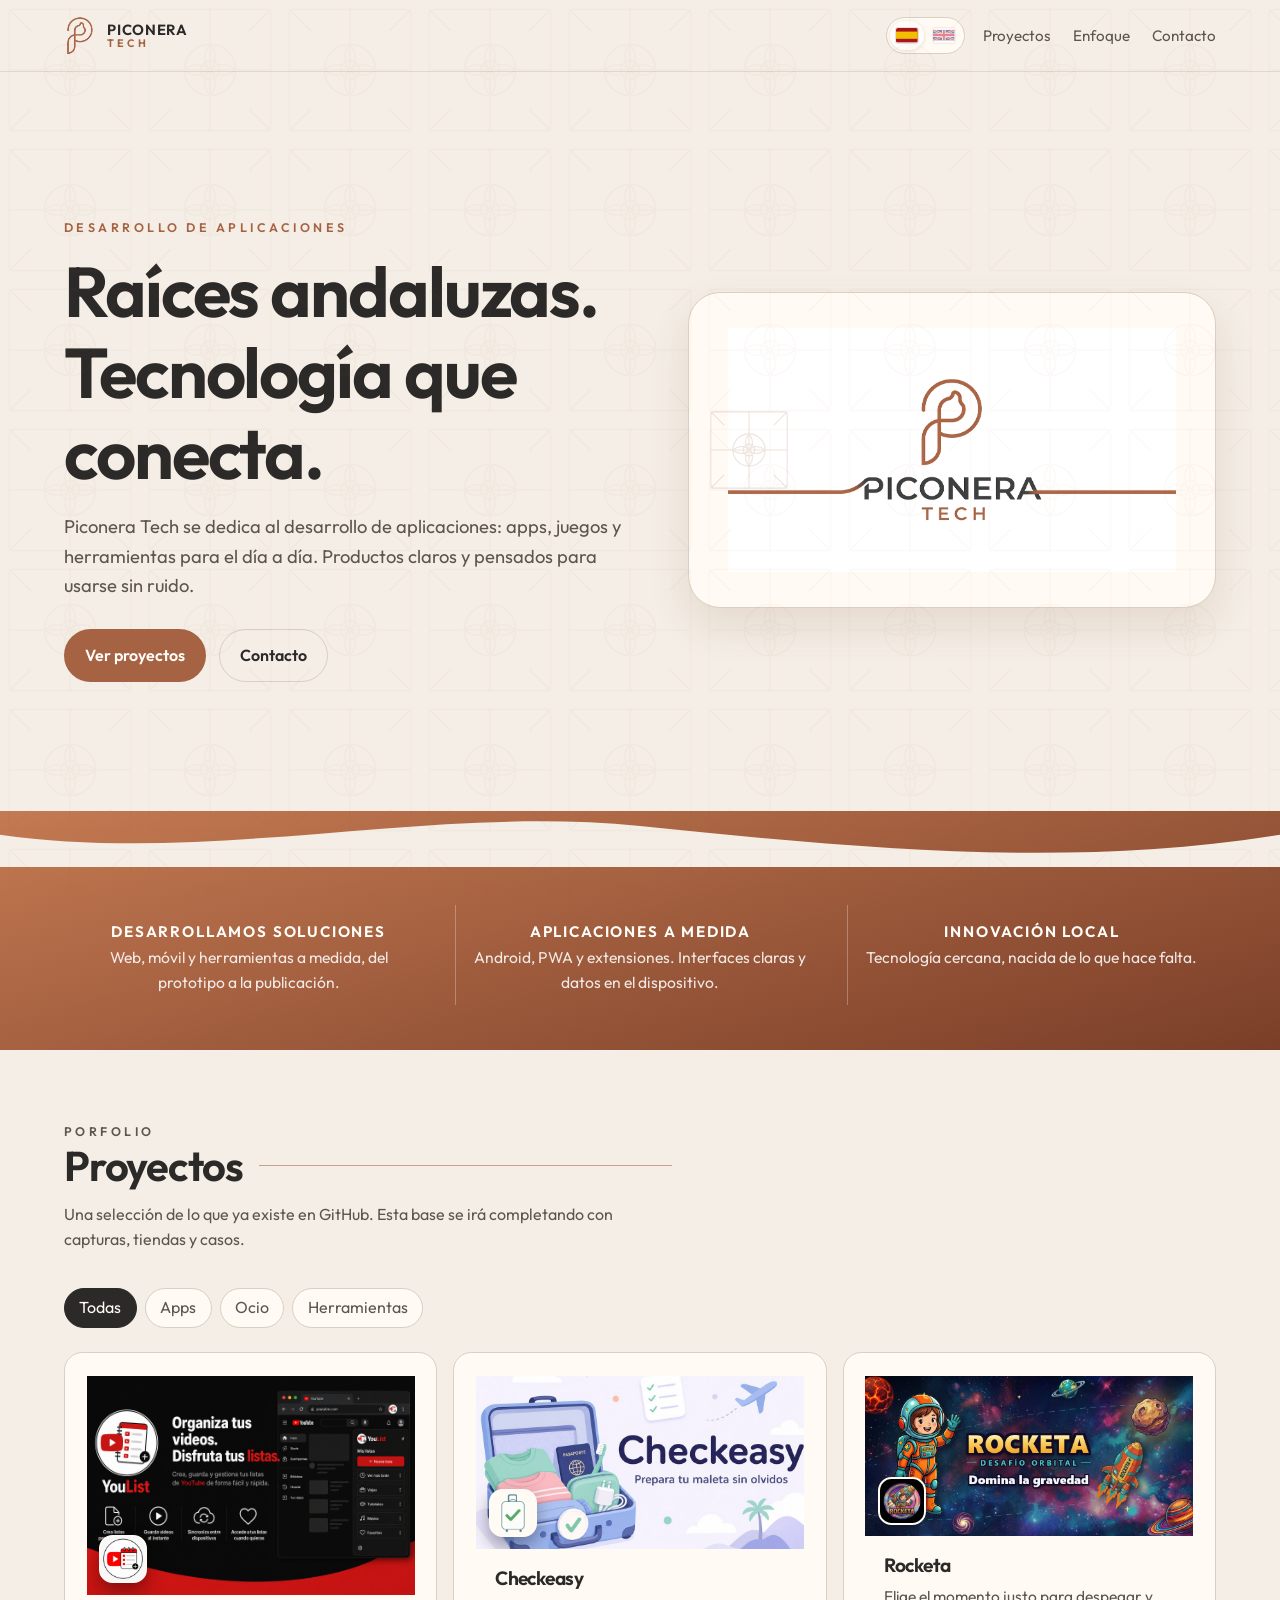
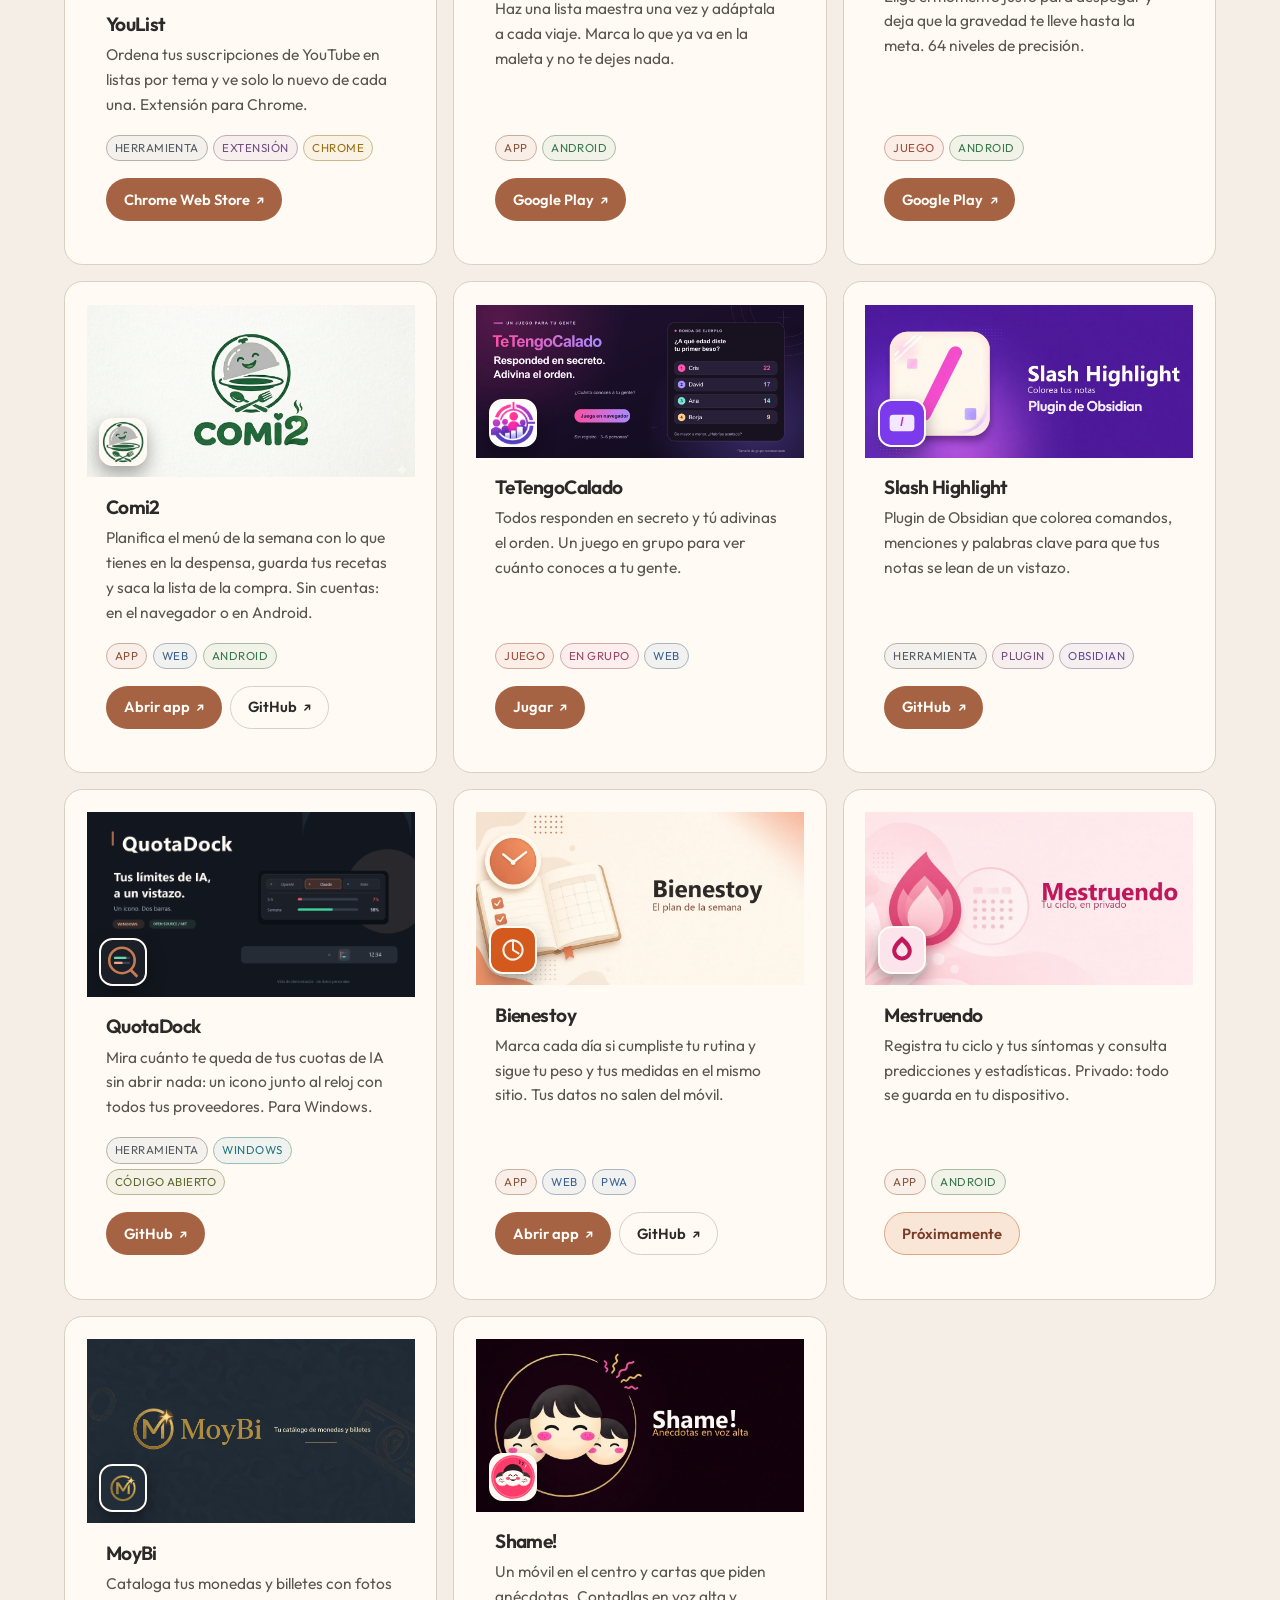
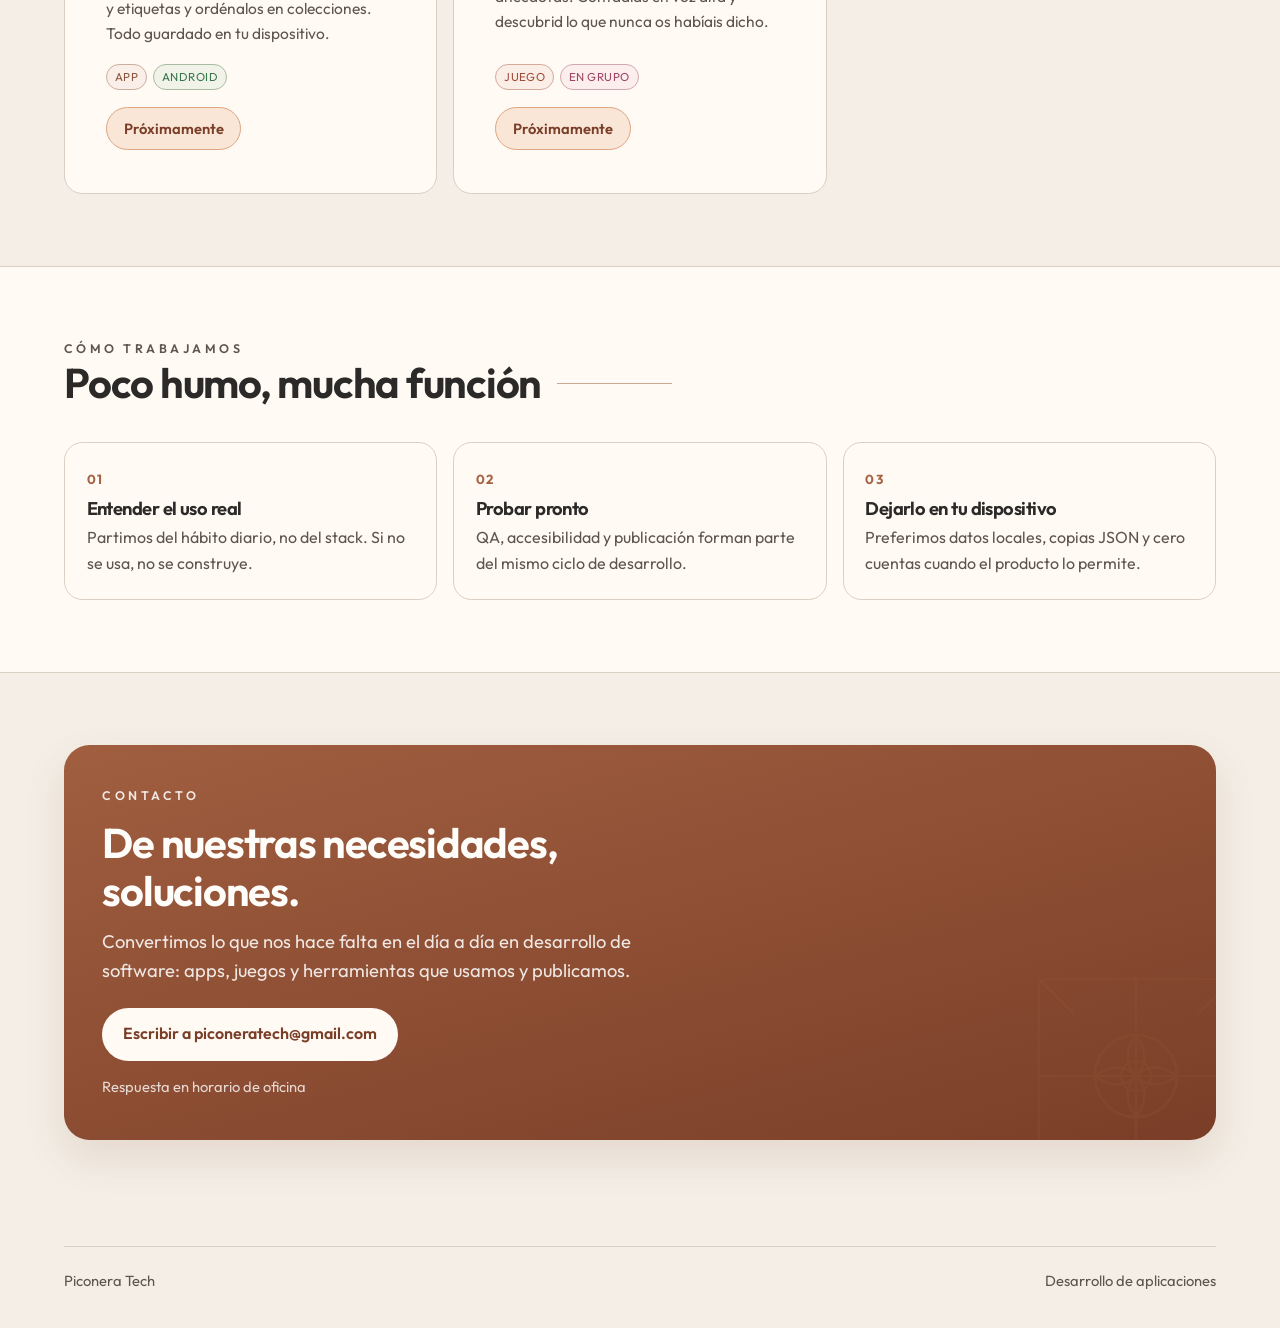
==== commit b88d3f3f: "Añade enlace web y GitHub a Comi2 y Bienestoy. Co-Authored-By: Claude Opus 5.5 <noreply@anthropic.co" ====
--- a/index.html
+++ b/index.html
@@ -228,7 +228,8 @@
                   <span class="tag tag-android">Android</span>
                 </div>
                 <div class="project-actions">
-                  <a class="btn btn-primary" href="https://github.com/martamacfly/comi2" target="_blank" rel="noopener noreferrer" aria-label="Comi2 en GitHub" data-i18n-aria="comi2.aria">GitHub</a>
+                  <a class="btn btn-primary" href="https://martamacfly.github.io/comi2/" target="_blank" rel="noopener noreferrer" aria-label="Comi2, abrir la app" data-i18n-aria="comi2.aria" data-i18n="cta.open">Abrir app</a>
+                  <a class="btn btn-ghost" href="https://github.com/martamacfly/comi2" target="_blank" rel="noopener noreferrer" aria-label="Comi2 en GitHub" data-i18n-aria="comi2.repoAria">GitHub</a>
                 </div>
               </div>
             </article>
@@ -305,6 +306,7 @@
                 </div>
                 <div class="project-actions">
                   <a class="btn btn-primary" href="https://martamacfly.github.io/Bienestoy/" target="_blank" rel="noopener noreferrer" aria-label="Bienestoy, abrir la app" data-i18n-aria="bienestoy.aria" data-i18n="cta.open">Abrir app</a>
+                  <a class="btn btn-ghost" href="https://github.com/martamacfly/Bienestoy" target="_blank" rel="noopener noreferrer" aria-label="Bienestoy en GitHub" data-i18n-aria="bienestoy.repoAria">GitHub</a>
                 </div>
               </div>
             </article>
--- a/css/styles.css
+++ b/css/styles.css
@@ -616,7 +616,8 @@
   font-size: 0.92rem;
 }
 
-.project-actions .btn-primary::after {
+.project-actions .btn-primary::after,
+.project-actions .btn-ghost::after {
   content: "↗";
   font-size: 0.85em;
 }
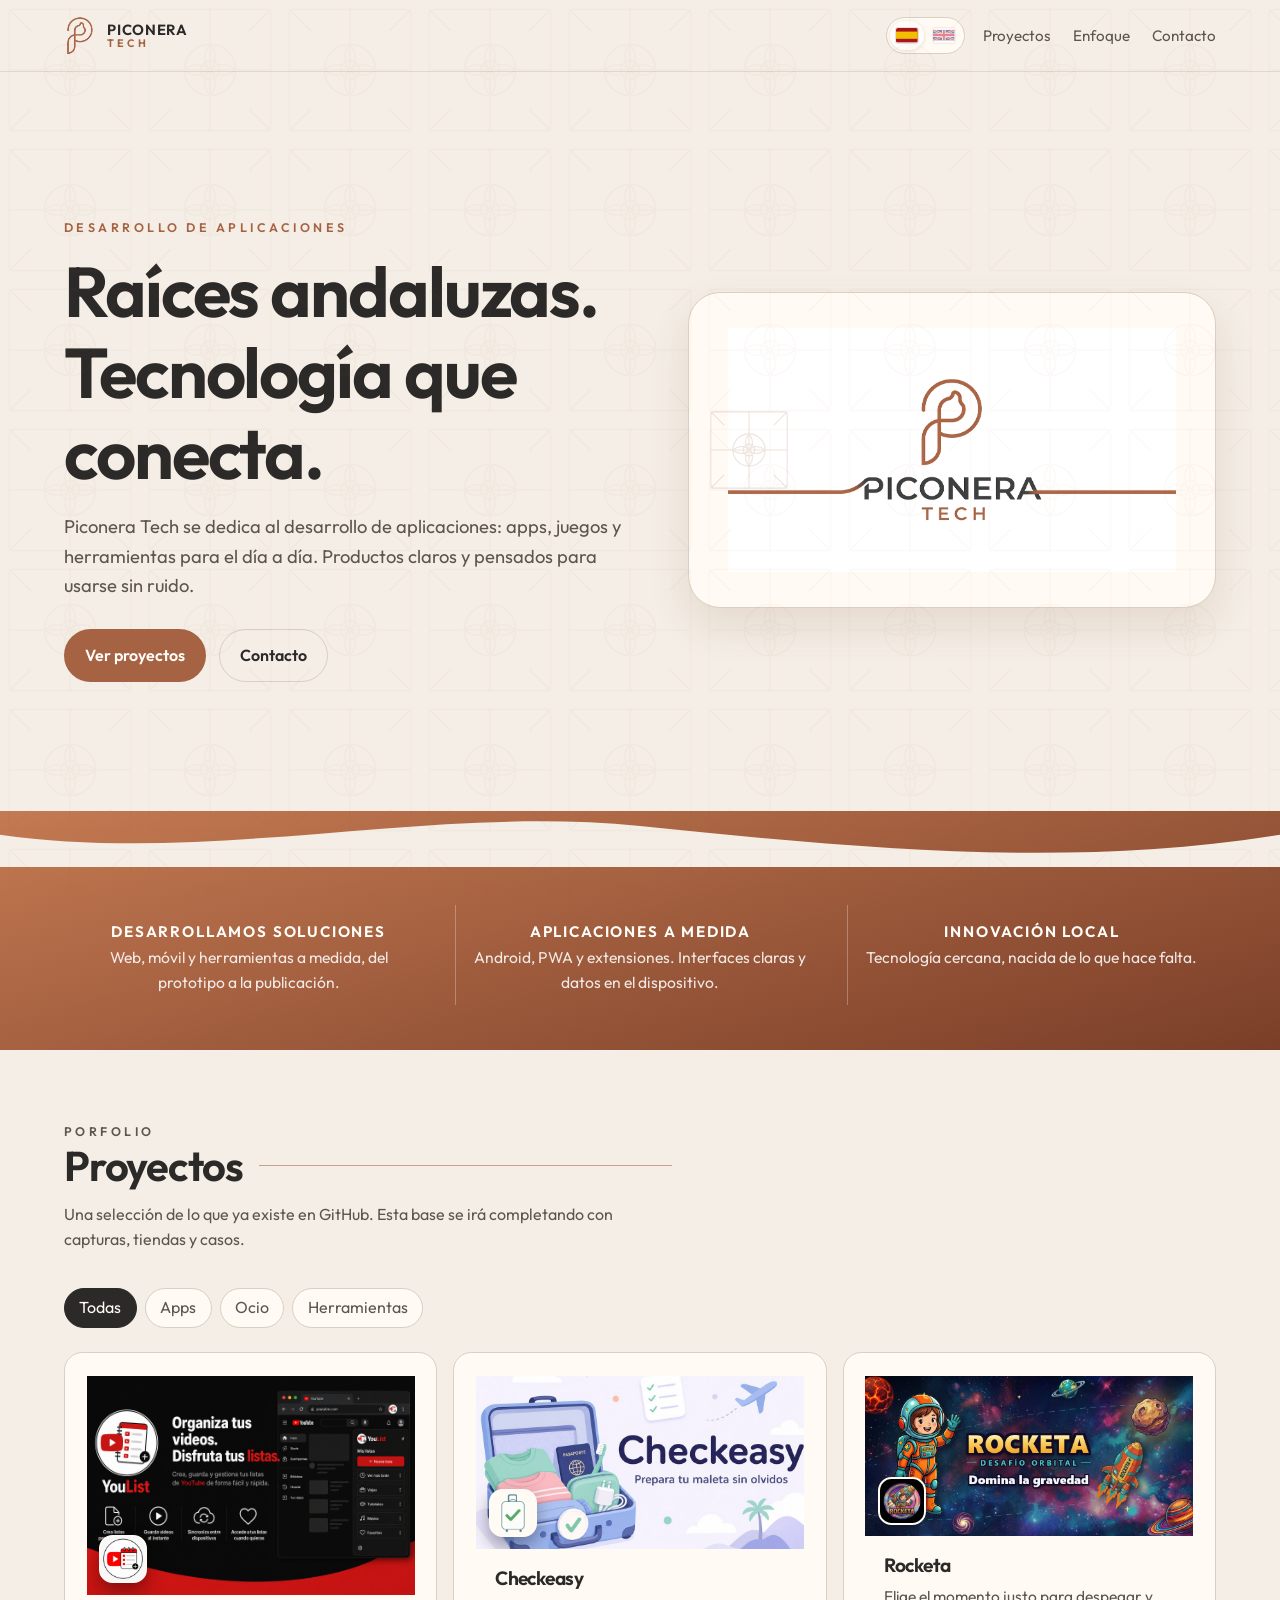
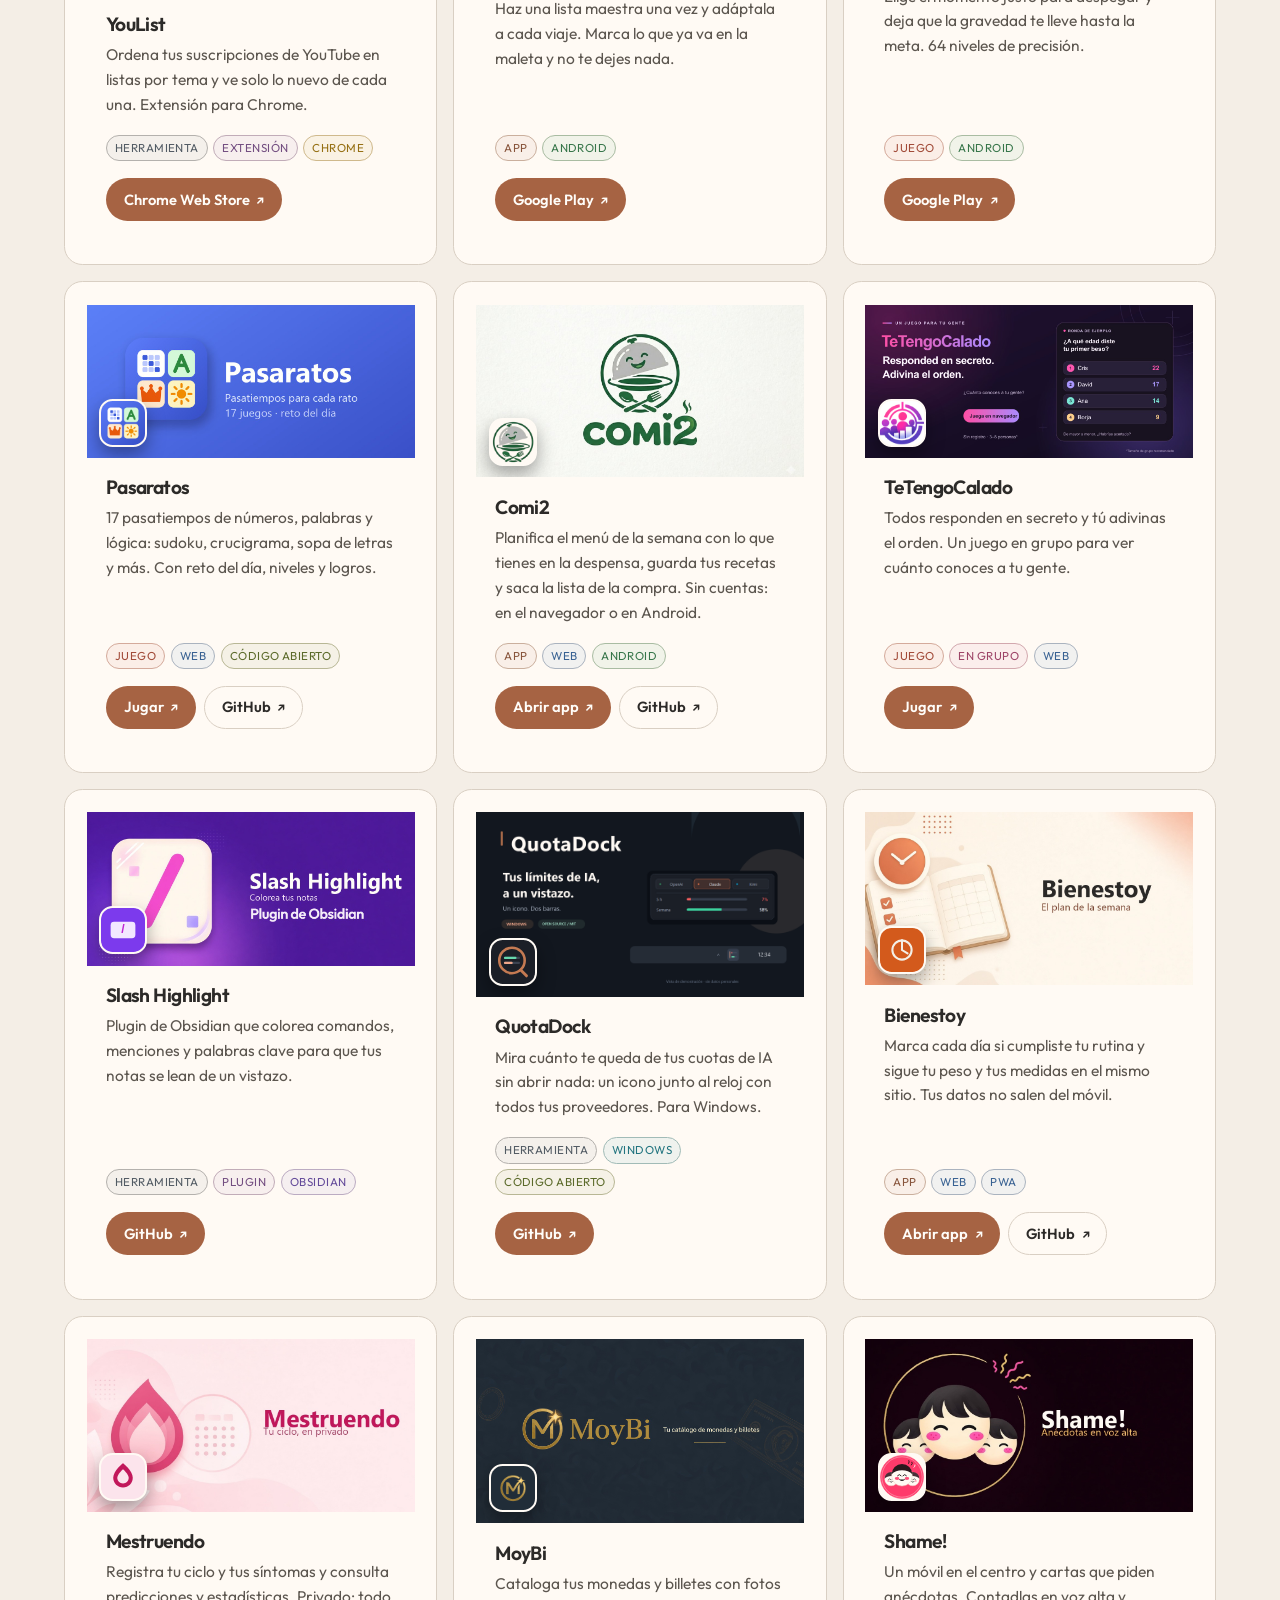
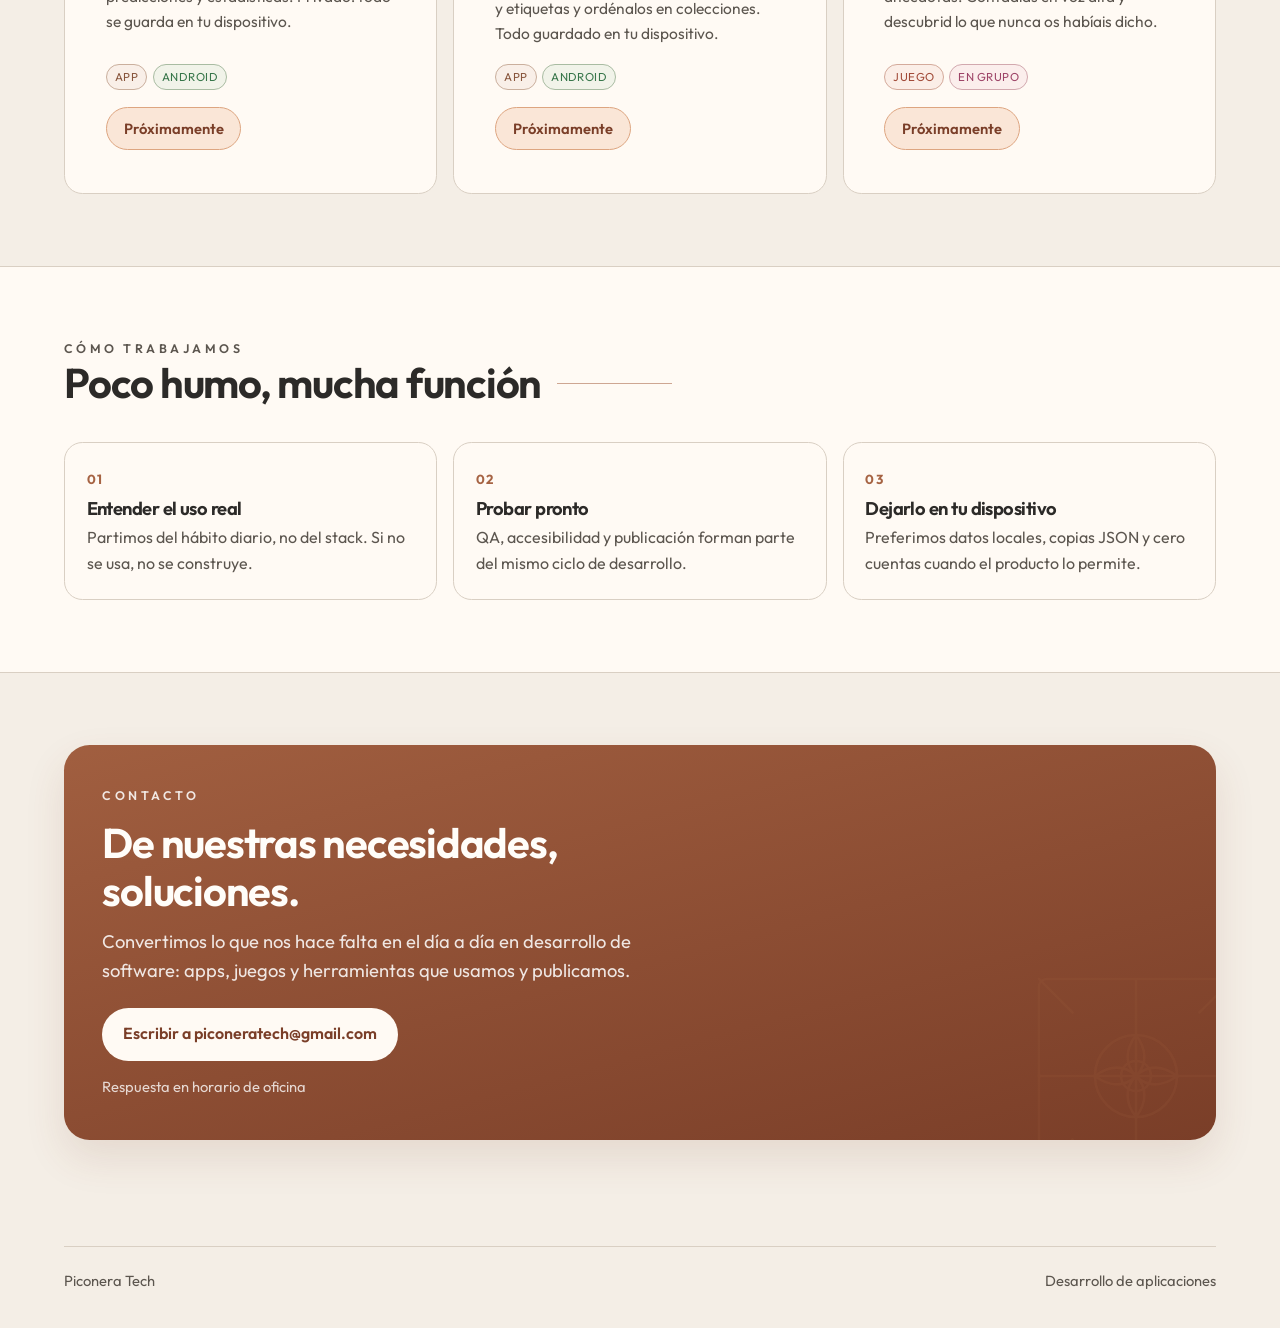
==== commit 00eed948: "Añade Pasaratos al porfolio. Co-Authored-By: Claude Opus 5.5 <noreply@anthropic.com>" ====
--- a/index.html
+++ b/index.html
@@ -214,6 +214,26 @@
               </div>
             </article>
 
+            <article class="card project" data-group="ocio">
+              <div class="project-visual has-banner banner-full">
+                <img class="project-banner" src="assets/apps/banners/pasaratos.jpg?v=20261031" alt="" data-i18n-src="pasaratos.banner" />
+                <img class="project-logo" src="assets/apps/pasaratos.png" alt="Icono de Pasaratos" data-i18n-alt="pasaratos.alt" />
+              </div>
+              <div class="project-body">
+                <h3>Pasaratos</h3>
+                <p data-i18n="pasaratos.desc">17 pasatiempos de números, palabras y lógica: sudoku, crucigrama, sopa de letras y más. Con reto del día, niveles y logros.</p>
+                <div class="meta">
+                  <span class="tag tag-game" data-i18n="tag.game">Juego</span>
+                  <span class="tag tag-web">Web</span>
+                  <span class="tag tag-opensource" data-i18n="tag.opensource">Código abierto</span>
+                </div>
+                <div class="project-actions">
+                  <a class="btn btn-primary" href="https://martamacfly.github.io/pasaratos/" target="_blank" rel="noopener noreferrer" aria-label="Pasaratos, jugar en el navegador" data-i18n-aria="pasaratos.aria" data-i18n="cta.play">Jugar</a>
+                  <a class="btn btn-ghost" href="https://github.com/martamacfly/pasaratos" target="_blank" rel="noopener noreferrer" aria-label="Pasaratos en GitHub" data-i18n-aria="pasaratos.repoAria">GitHub</a>
+                </div>
+              </div>
+            </article>
+
             <article class="card project" data-group="apps">
               <div class="project-visual has-banner">
                 <img class="project-banner" src="assets/apps/banners/comi2.jpg" alt="" />
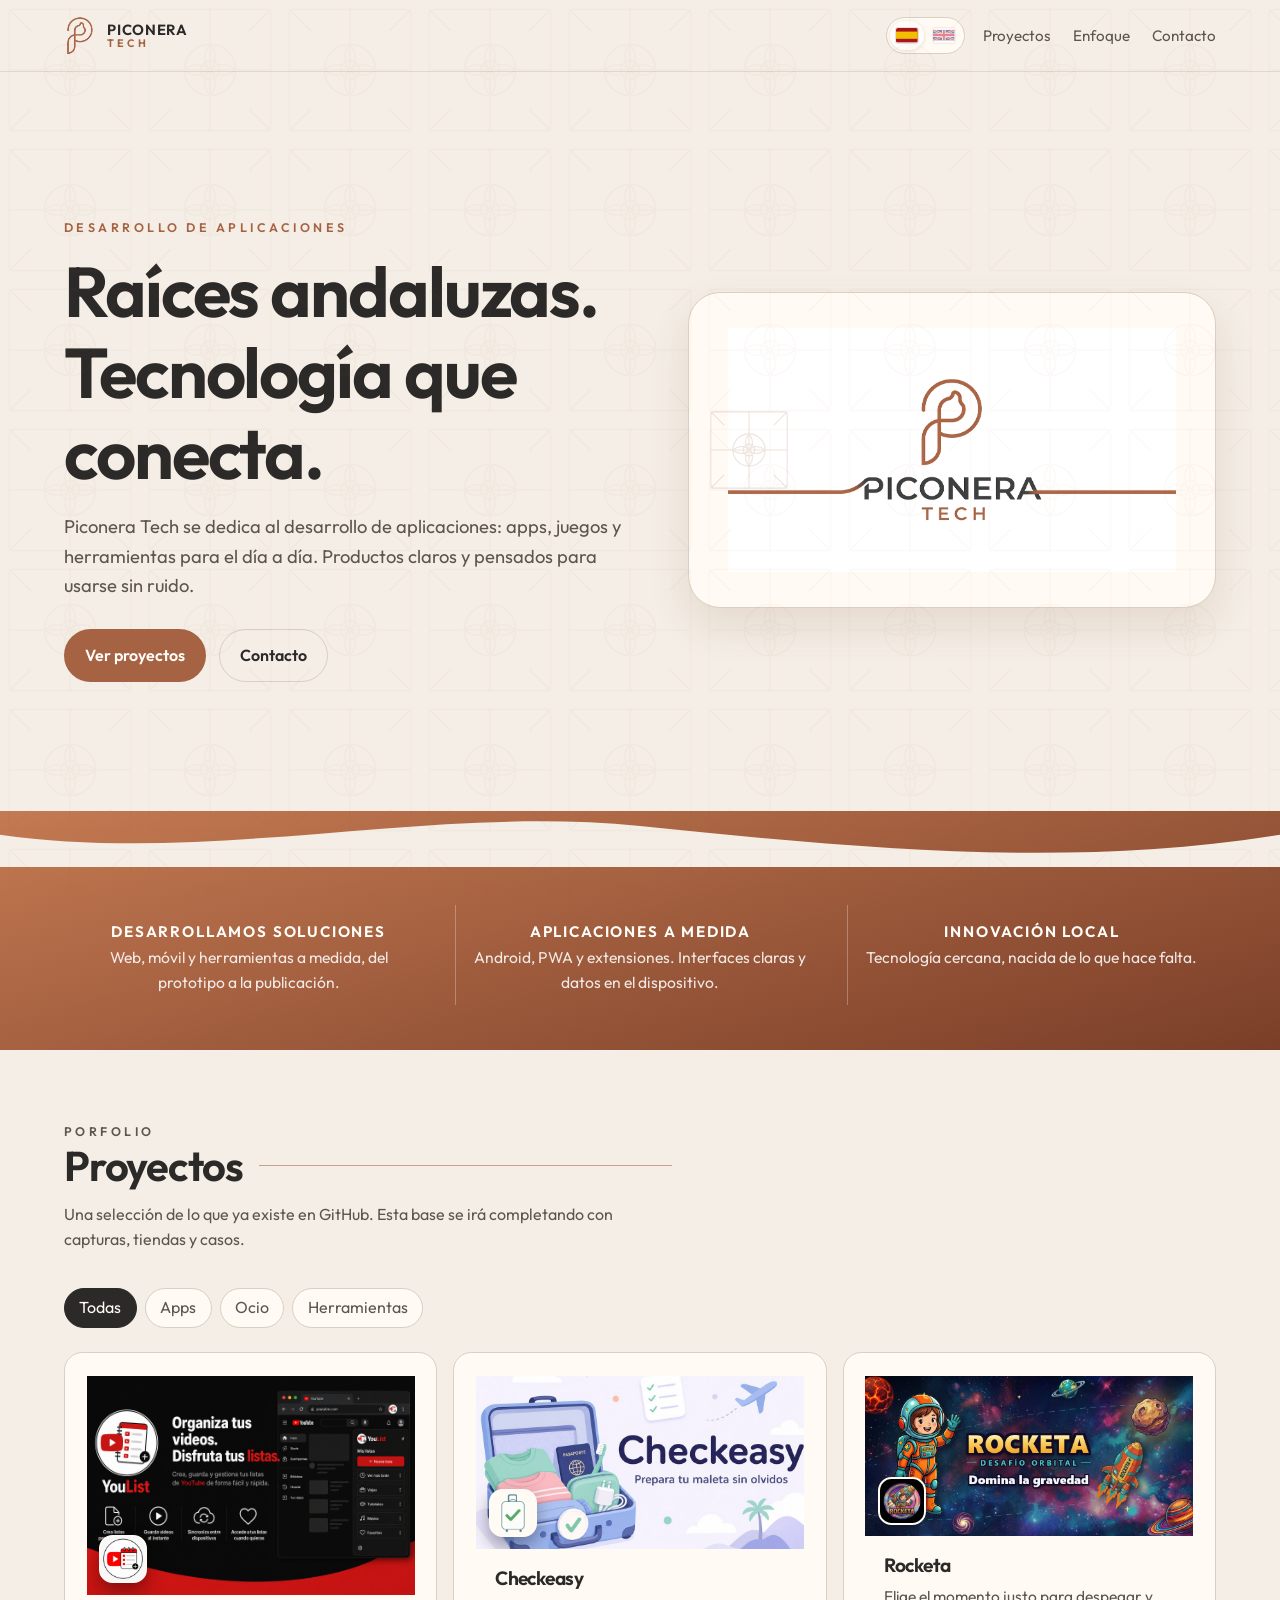
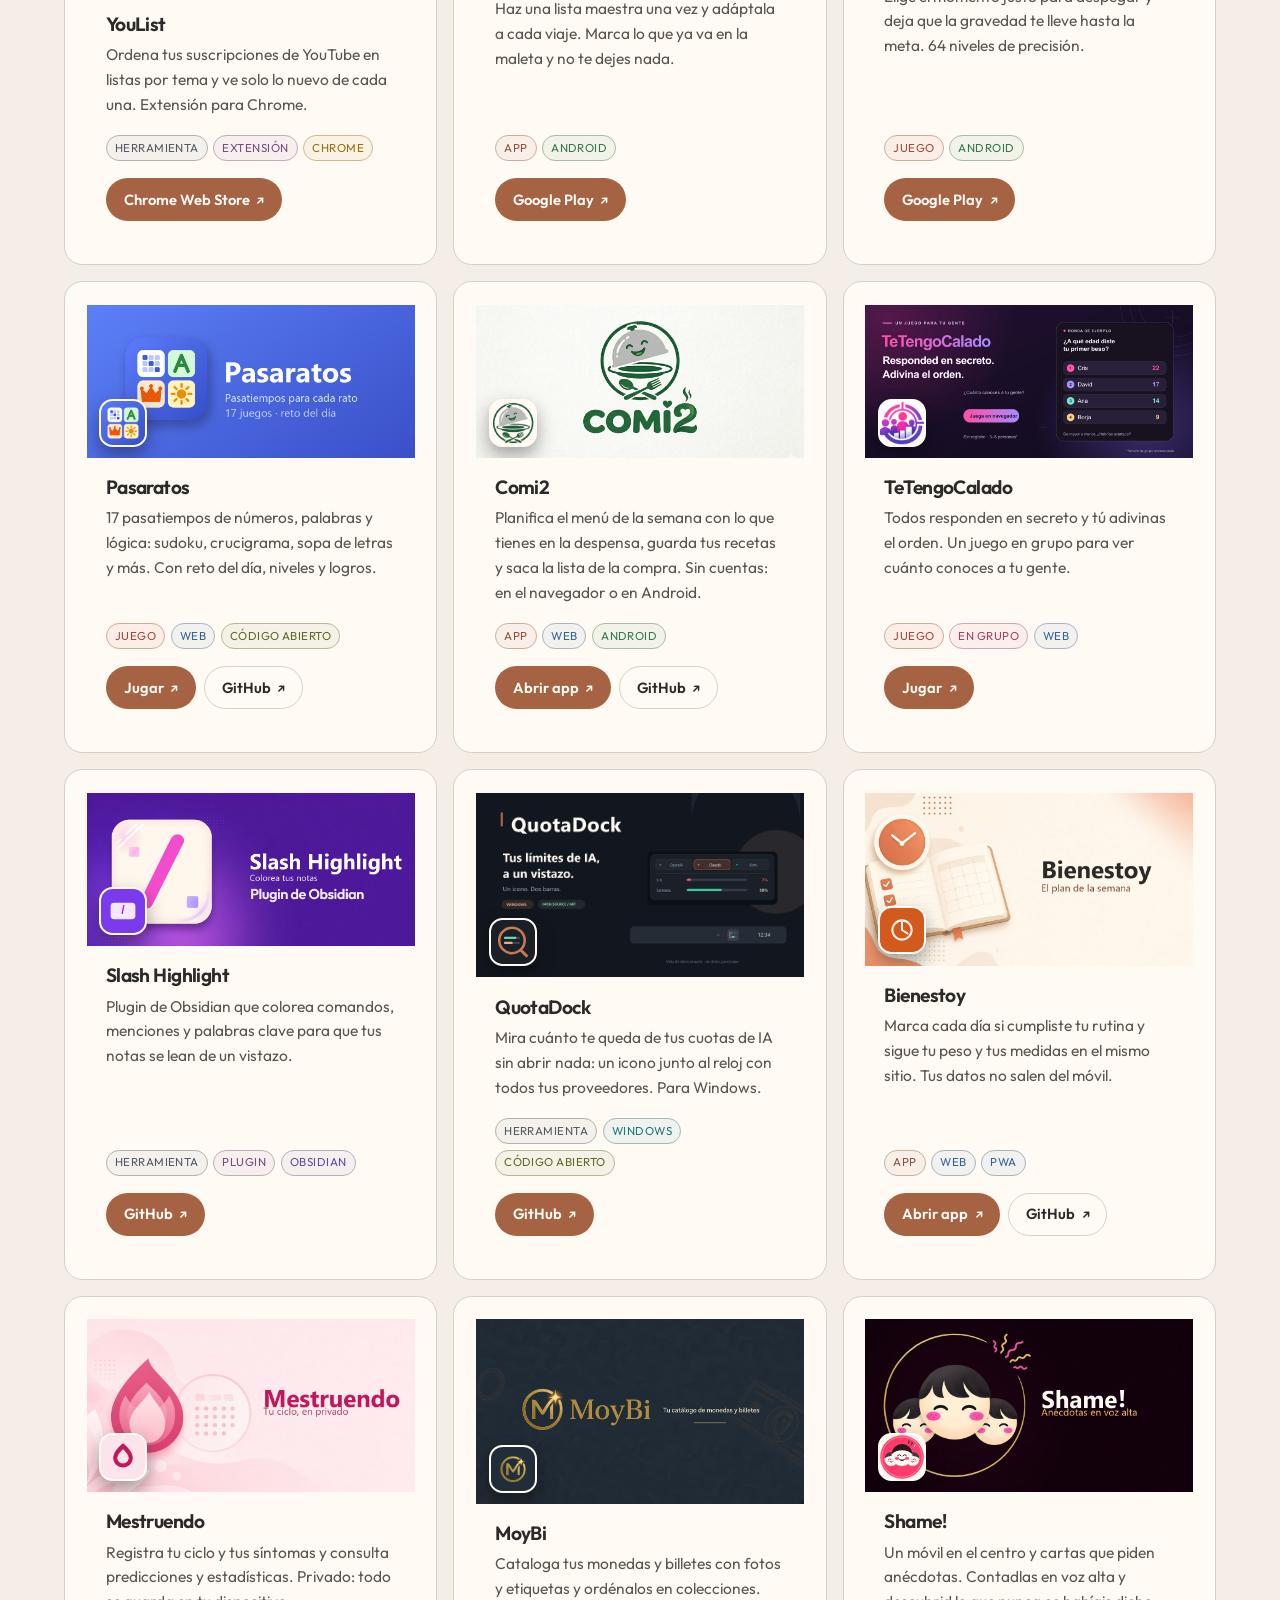
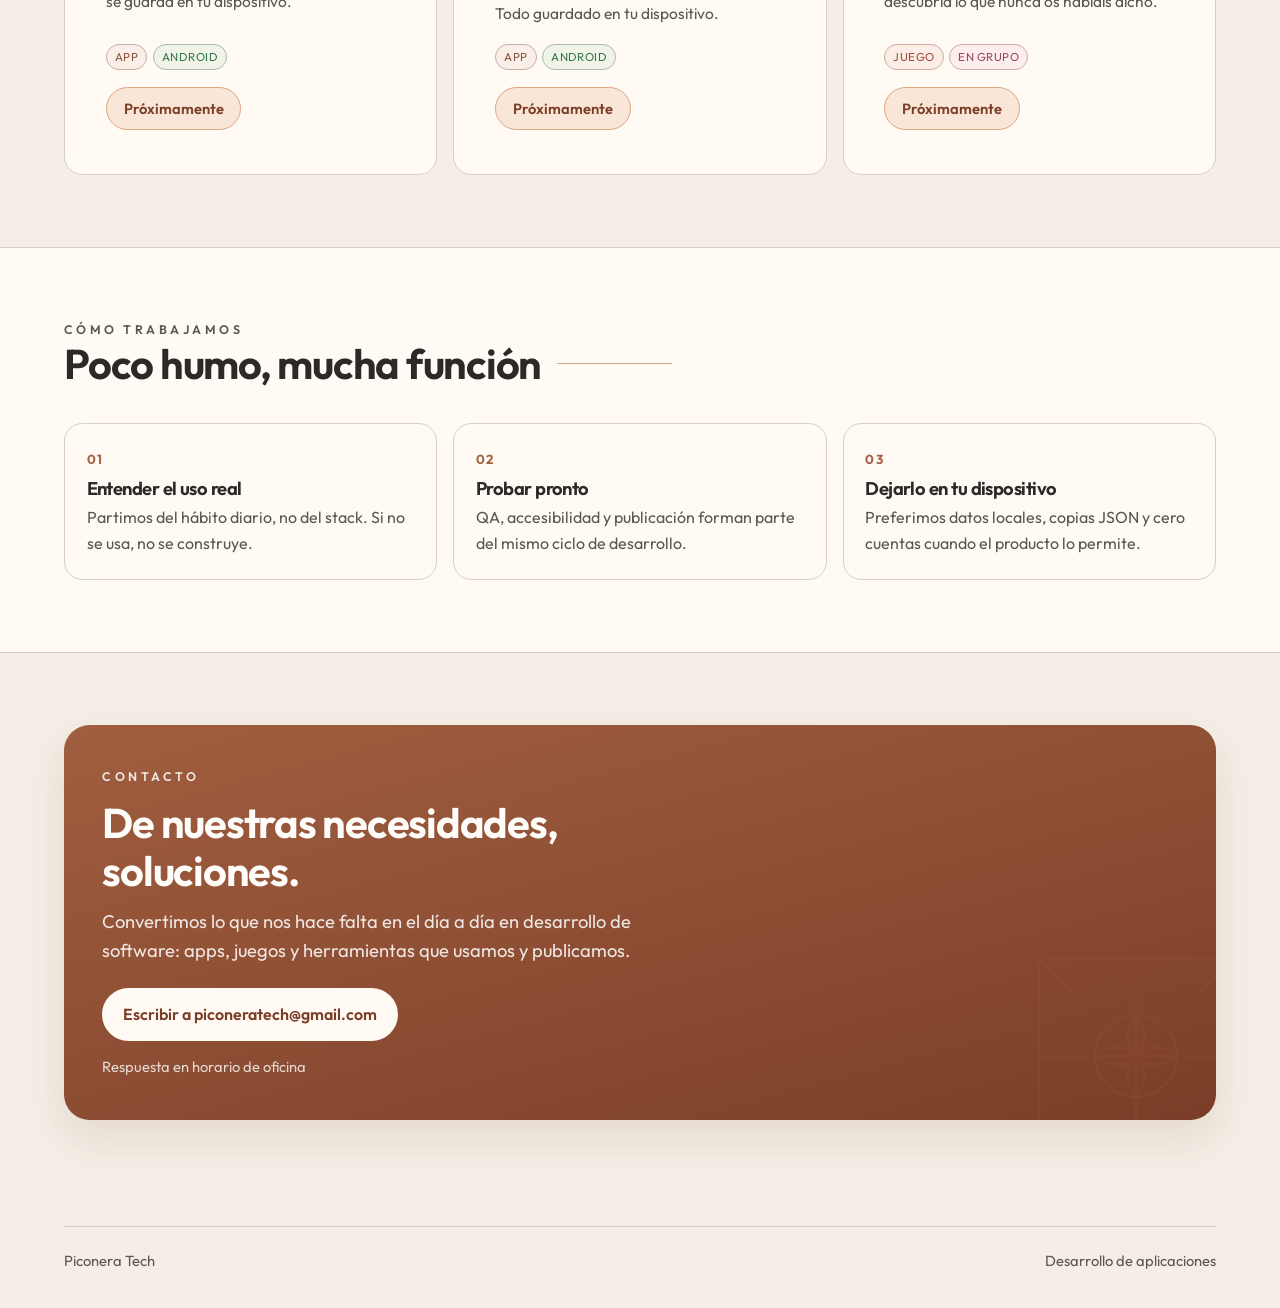
==== commit 1f4f6e28: "Recorta el banner de Comi2 al tamaño de los demás. Co-Authored-By: Claude Opus 5.5 <noreply@anthropi" ====
--- a/index.html
+++ b/index.html
@@ -235,8 +235,8 @@
             </article>
 
             <article class="card project" data-group="apps">
-              <div class="project-visual has-banner">
-                <img class="project-banner" src="assets/apps/banners/comi2.jpg" alt="" />
+              <div class="project-visual has-banner banner-full">
+                <img class="project-banner" src="assets/apps/banners/comi2.jpg?v=20261031" alt="" />
                 <img class="project-logo" src="assets/apps/comi2.png" alt="Icono de Comi2" data-i18n-alt="comi2.alt" />
               </div>
               <div class="project-body">
